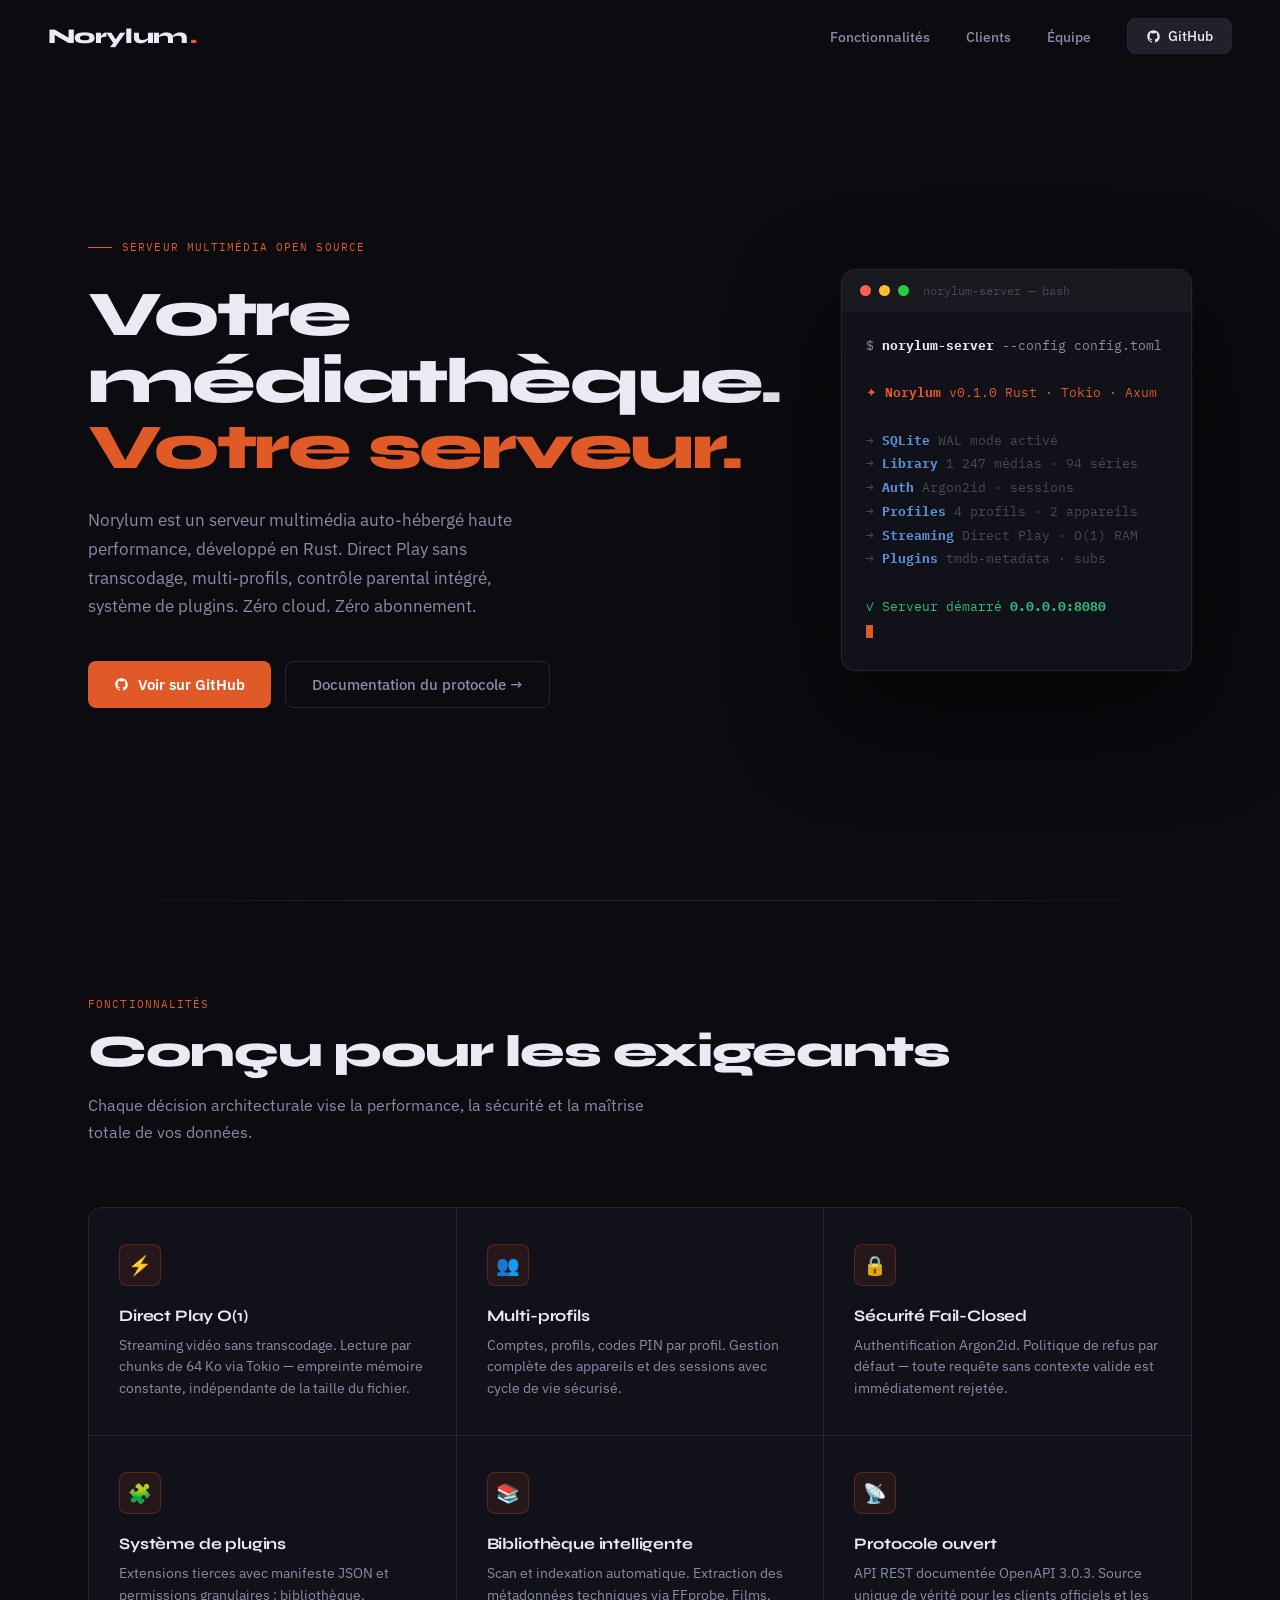
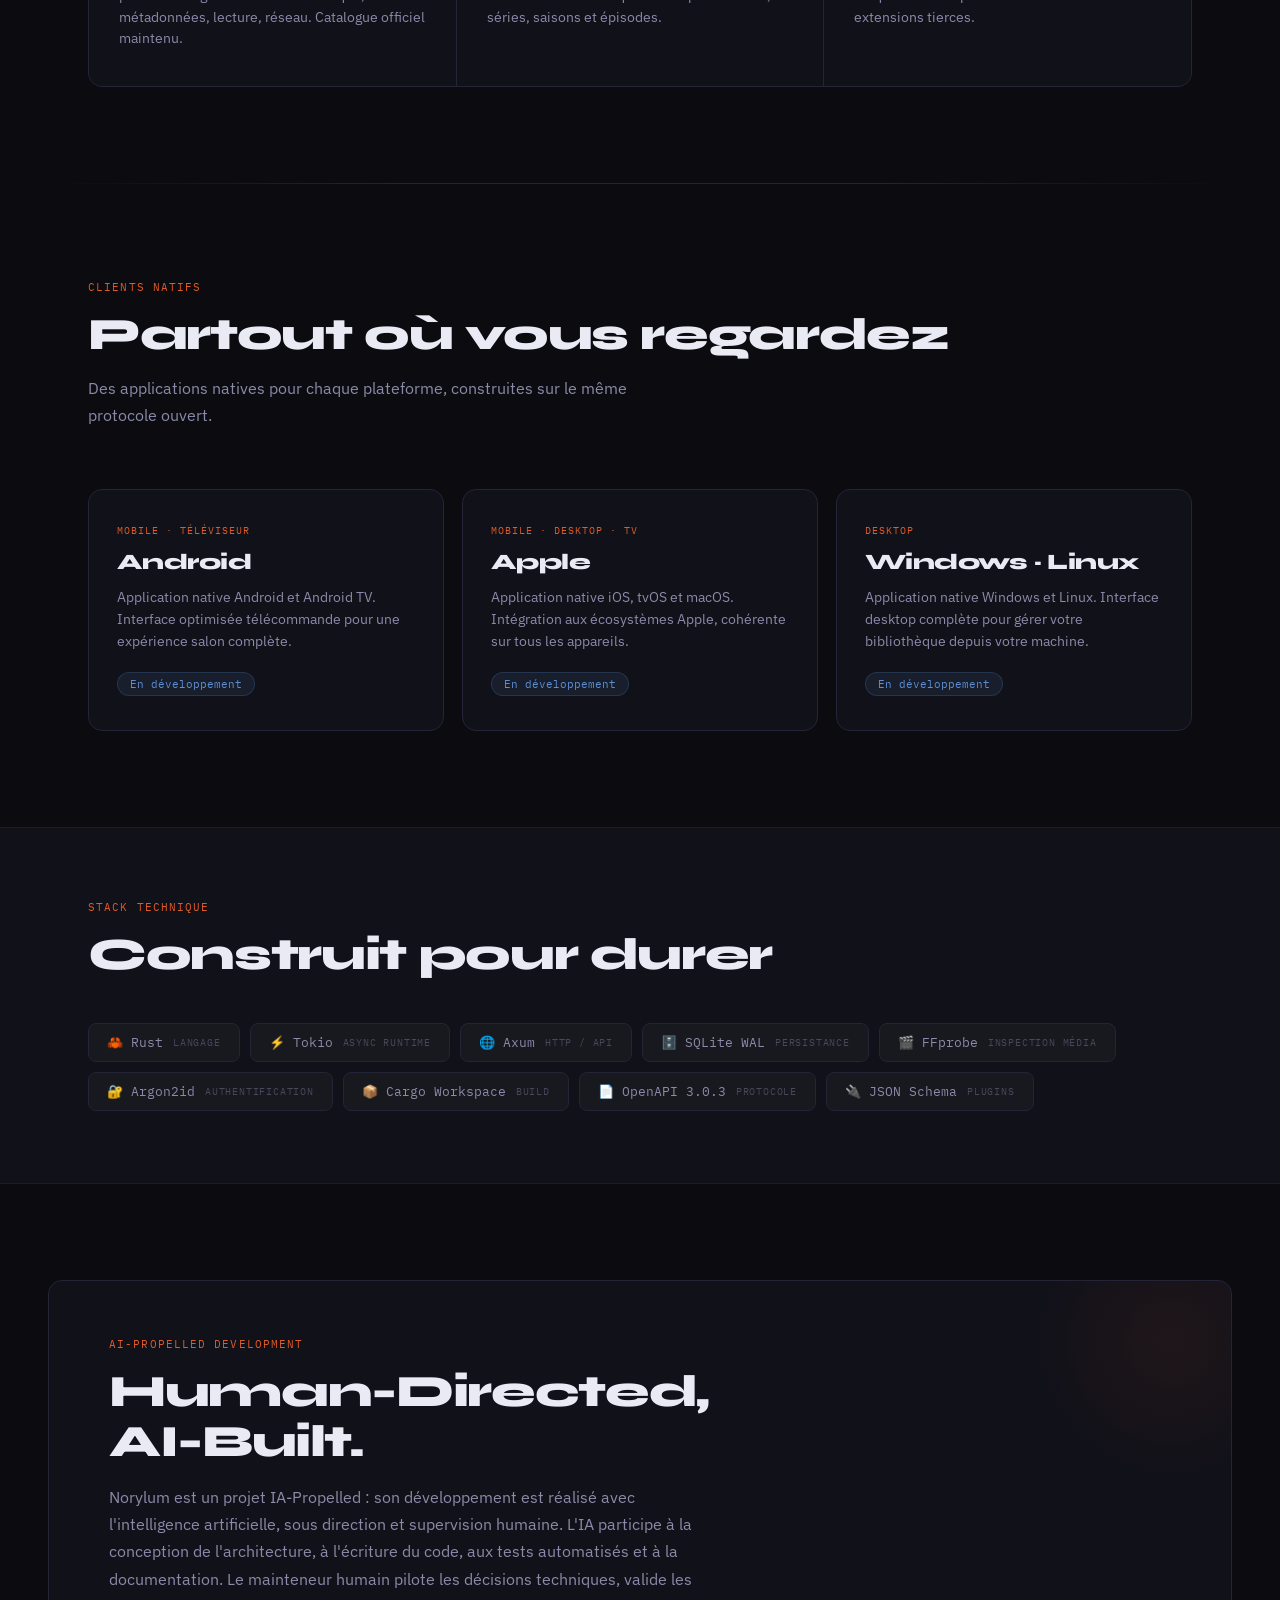
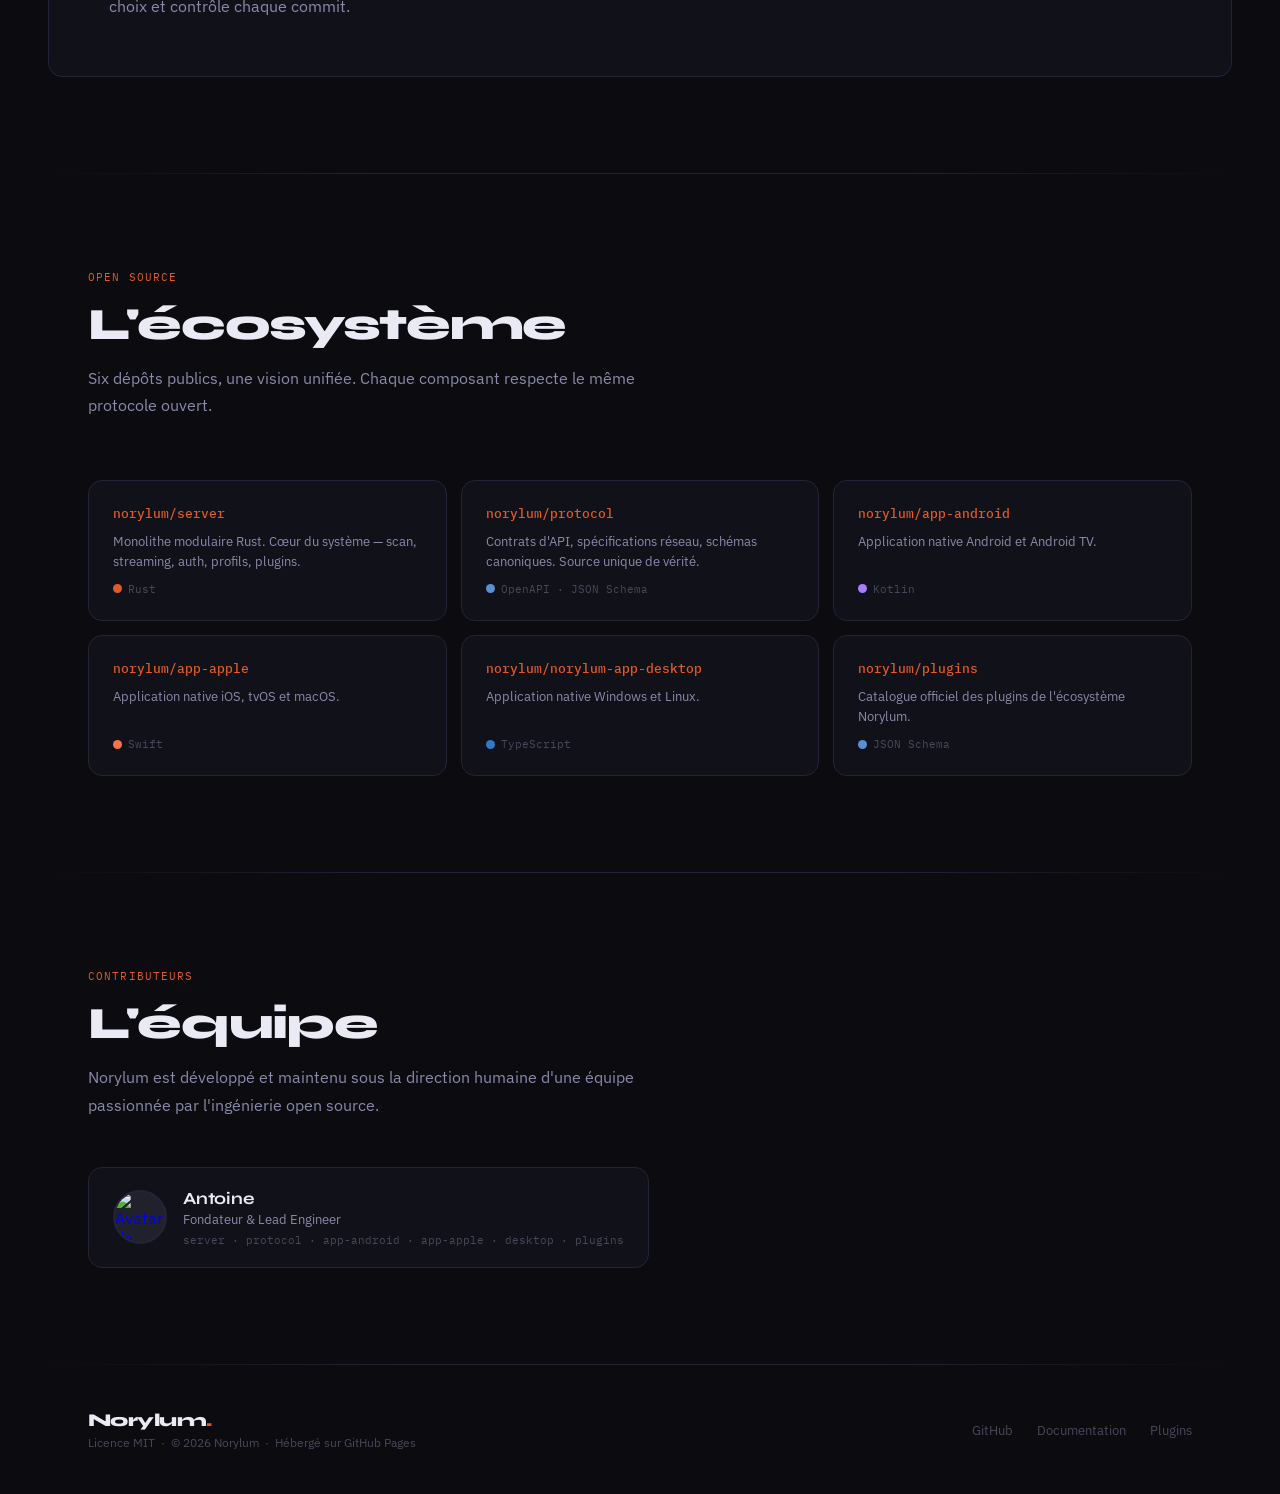
==== index.html @ 8e1ff5b3 "feat(website): add Norylum landing page for GitHub Pages Static landing page built with HTML/CSS/JS " ====
<!DOCTYPE html>
<html lang="fr">
<head>
  <meta charset="UTF-8">
  <meta name="viewport" content="width=device-width, initial-scale=1.0">
  <title>Norylum — Serveur Média Auto-Hébergé</title>
  <meta name="description" content="Serveur multimédia personnel haute performance en Rust. Direct Play O(1), multi-profils, contrôle parental, plugins. Open source, zéro cloud, zéro abonnement.">
  <meta property="og:title" content="Norylum — Serveur Média Auto-Hébergé">
  <meta property="og:description" content="Votre médiathèque. Votre serveur. Construit en Rust.">
  <meta property="og:type" content="website">
  <meta name="theme-color" content="#0B0B10">

  <link rel="preconnect" href="https://fonts.googleapis.com">
  <link rel="preconnect" href="https://fonts.gstatic.com" crossorigin>
  <link href="https://fonts.googleapis.com/css2?family=Syne:wght@700;800&family=IBM+Plex+Sans:ital,wght@0,400;0,500;0,600;1,400&family=IBM+Plex+Mono&display=swap" rel="stylesheet">

  <style>
    *, *::before, *::after { box-sizing: border-box; margin: 0; padding: 0; }

    :root {
      --bg:          #0B0B10;
      --surface:     #111119;
      --surface-2:   #18181F;
      --surface-3:   #21212D;
      --accent:      #E05A28;
      --accent-low:  rgba(224,90,40,.10);
      --accent-mid:  rgba(224,90,40,.25);
      --text:        #EAEAF5;
      --text-2:      #8A8AAA;
      --text-3:      #48485A;
      --border:      #1C1C28;
      --border-2:    #242436;
      --green:       #2DBD79;
      --blue:        #5B8FD5;

      --f-display: 'Syne', sans-serif;
      --f-body:    'IBM Plex Sans', sans-serif;
      --f-mono:    'IBM Plex Mono', monospace;

      --r:    8px;
      --r-lg: 14px;
    }

    html { scroll-behavior: smooth; }

    body {
      font-family: var(--f-body);
      background: var(--bg);
      color: var(--text);
      -webkit-font-smoothing: antialiased;
      text-rendering: optimizeLegibility;
    }

    /* ─── NAV ─────────────────────────────────────────────── */
    .nav {
      position: fixed; top: 0; left: 0; right: 0; z-index: 100;
      display: flex; align-items: center; justify-content: space-between;
      padding: 18px 48px;
      background: rgba(11,11,16,.0);
      border-bottom: 1px solid transparent;
      transition: background .25s, border-color .25s;
      backdrop-filter: blur(0px);
    }
    .nav.scrolled {
      background: rgba(11,11,16,.88);
      border-bottom-color: var(--border);
      backdrop-filter: blur(20px);
    }
    .nav-logo {
      font-family: var(--f-display);
      font-size: 21px; font-weight: 800;
      letter-spacing: -.03em; color: var(--text);
      text-decoration: none; display: flex; align-items: center; gap: 2px;
    }
    .nav-logo-dot { color: var(--accent); }
    .nav-links {
      display: flex; align-items: center; gap: 36px; list-style: none;
    }
    .nav-links a {
      font-size: 14px; font-weight: 500;
      color: var(--text-2); text-decoration: none;
      transition: color .15s;
    }
    .nav-links a:hover { color: var(--text); }
    .nav-gh {
      display: flex; align-items: center; gap: 7px;
      padding: 8px 18px;
      background: var(--surface-3); border: 1px solid var(--border-2);
      border-radius: var(--r);
      font-size: 14px; font-weight: 500; color: var(--text) !important;
      text-decoration: none;
      transition: background .15s, border-color .15s;
    }
    .nav-gh:hover { background: var(--surface-2) !important; border-color: var(--text-3) !important; }

    /* ─── HERO ────────────────────────────────────────────── */
    .hero {
      display: grid; grid-template-columns: 1fr 1fr;
      align-items: center; gap: 60px;
      min-height: 100vh;
      padding: 120px 48px 80px;
      max-width: 1200px; margin: 0 auto;
    }
    .hero-eyebrow {
      display: inline-flex; align-items: center; gap: 10px;
      font-family: var(--f-mono); font-size: 11px;
      text-transform: uppercase; letter-spacing: .1em;
      color: var(--accent); margin-bottom: 28px;
    }
    .hero-eyebrow::before {
      content: ''; width: 24px; height: 1px; background: var(--accent);
    }
    .hero h1 {
      font-family: var(--f-display);
      font-size: clamp(44px, 5vw, 70px);
      font-weight: 800; line-height: 1.04;
      letter-spacing: -.035em; color: var(--text);
      margin-bottom: 24px;
    }
    .hero h1 em { font-style: normal; color: var(--accent); }
    .hero-lead {
      font-size: 17px; color: var(--text-2);
      line-height: 1.7; max-width: 440px; margin-bottom: 40px;
    }
    .hero-actions { display: flex; gap: 14px; flex-wrap: wrap; }

    .btn-primary {
      display: inline-flex; align-items: center; gap: 9px;
      padding: 13px 26px; border-radius: var(--r);
      background: var(--accent); color: #fff;
      font-family: var(--f-body); font-size: 15px; font-weight: 600;
      text-decoration: none;
      transition: opacity .15s, transform .1s;
    }
    .btn-primary:hover { opacity: .86; transform: translateY(-1px); }

    .btn-secondary {
      display: inline-flex; align-items: center; gap: 9px;
      padding: 13px 26px; border-radius: var(--r);
      background: transparent; border: 1px solid var(--border-2);
      color: var(--text-2);
      font-family: var(--f-body); font-size: 15px; font-weight: 500;
      text-decoration: none;
      transition: color .15s, border-color .15s;
    }
    .btn-secondary:hover { color: var(--text); border-color: var(--text-3); }

    /* ─── TERMINAL ────────────────────────────────────────── */
    .terminal {
      background: var(--surface);
      border: 1px solid var(--border-2);
      border-radius: var(--r-lg);
      overflow: hidden;
      box-shadow:
        0 0 0 1px rgba(255,255,255,.025),
        0 40px 100px rgba(0,0,0,.7);
    }
    .term-bar {
      display: flex; align-items: center; gap: 8px;
      padding: 13px 18px;
      background: var(--surface-2);
      border-bottom: 1px solid var(--border);
    }
    .dot { width: 11px; height: 11px; border-radius: 50%; }
    .dot-r { background: #FF5F57; }
    .dot-y { background: #FFBD2E; }
    .dot-g { background: #28CA41; }
    .term-title {
      font-family: var(--f-mono); font-size: 12px;
      color: var(--text-3); margin-left: 6px;
    }
    .term-body {
      padding: 22px 24px 28px;
      font-family: var(--f-mono); font-size: 12.5px;
      line-height: 1.9; min-height: 300px;
    }
    .tl {
      display: block; opacity: 0;
      transform: translateY(5px);
      transition: opacity .18s ease, transform .18s ease;
    }
    .tl.v { opacity: 1; transform: none; }
    .tl-cmd  { color: var(--text-2); }
    .tl-cmd b { color: var(--text); }
    .tl-step { color: var(--text-3); }
    .tl-step b { color: var(--blue); }
    .tl-ok   { color: var(--green); }
    .tl-head { color: var(--accent); }
    .tl-blank { opacity: 0 !important; }
    .tl-blank.v { opacity: 0 !important; }
    .cursor {
      display: inline-block; width: 7px; height: 13px;
      background: var(--accent); vertical-align: text-bottom;
      animation: blink 1.1s step-end infinite;
    }
    @keyframes blink { 0%,100%{opacity:1} 50%{opacity:0} }

    /* ─── LAYOUT HELPERS ──────────────────────────────────── */
    .wrap {
      max-width: 1200px; margin: 0 auto; padding: 0 48px;
    }
    .section { padding: 96px 0; }
    .divider {
      height: 1px; margin: 0 48px;
      background: linear-gradient(90deg, transparent, var(--border-2) 30%, var(--border-2) 70%, transparent);
    }
    .eyebrow {
      font-family: var(--f-mono); font-size: 11px;
      text-transform: uppercase; letter-spacing: .1em;
      color: var(--accent); margin-bottom: 16px;
    }
    .h2 {
      font-family: var(--f-display);
      font-size: clamp(30px, 3.5vw, 50px);
      font-weight: 800; letter-spacing: -.03em;
      line-height: 1.1; color: var(--text); margin-bottom: 16px;
    }
    .lead {
      font-size: 16px; color: var(--text-2);
      line-height: 1.7; max-width: 560px;
    }

    /* ─── FEATURES ────────────────────────────────────────── */
    .features-grid {
      display: grid; grid-template-columns: repeat(3,1fr);
      gap: 1px; margin-top: 60px;
      background: var(--border-2);
      border: 1px solid var(--border-2);
      border-radius: var(--r-lg); overflow: hidden;
    }
    .feat {
      background: var(--surface);
      padding: 36px 30px;
      transition: background .2s;
    }
    .feat:hover { background: var(--surface-2); }
    .feat-icon {
      width: 42px; height: 42px; border-radius: var(--r);
      background: var(--accent-low);
      border: 1px solid var(--accent-mid);
      display: flex; align-items: center; justify-content: center;
      font-size: 19px; margin-bottom: 20px;
    }
    .feat h3 {
      font-family: var(--f-display);
      font-size: 16px; font-weight: 700;
      color: var(--text); letter-spacing: -.01em;
      margin-bottom: 10px;
    }
    .feat p { font-size: 13.5px; color: var(--text-2); line-height: 1.6; }

    /* ─── CLIENTS ─────────────────────────────────────────── */
    .clients-grid {
      display: grid; grid-template-columns: repeat(3,1fr);
      gap: 18px; margin-top: 60px;
    }
    .client {
      background: var(--surface);
      border: 1px solid var(--border-2);
      border-radius: var(--r-lg);
      padding: 34px 28px;
      transition: transform .2s, border-color .2s;
    }
    .client:hover { transform: translateY(-3px); border-color: var(--border-2); }
    .client-platform {
      font-family: var(--f-mono); font-size: 10px;
      text-transform: uppercase; letter-spacing: .1em;
      color: var(--accent); margin-bottom: 12px;
    }
    .client h3 {
      font-family: var(--f-display); font-size: 22px;
      font-weight: 800; letter-spacing: -.025em;
      color: var(--text); margin-bottom: 12px;
    }
    .client p { font-size: 13.5px; color: var(--text-2); line-height: 1.6; }
    .badge {
      display: inline-block; margin-top: 20px;
      padding: 4px 12px; border-radius: 20px;
      font-family: var(--f-mono); font-size: 11px;
    }
    .badge-dev {
      background: rgba(91,143,213,.1);
      color: var(--blue);
      border: 1px solid rgba(91,143,213,.2);
    }

    /* ─── TECH ────────────────────────────────────────────── */
    .tech-band {
      background: var(--surface);
      border-top: 1px solid var(--border);
      border-bottom: 1px solid var(--border);
      padding: 72px 0;
    }
    .tech-tags {
      display: flex; flex-wrap: wrap; gap: 10px; margin-top: 44px;
    }
    .tech-tag {
      display: flex; align-items: center; gap: 8px;
      padding: 10px 18px;
      background: var(--surface-2); border: 1px solid var(--border-2);
      border-radius: var(--r);
      font-family: var(--f-mono); font-size: 13px; color: var(--text-2);
      transition: color .15s, border-color .15s;
    }
    .tech-tag:hover { color: var(--text); border-color: var(--text-3); }
    .tech-sub {
      font-size: 10px; text-transform: uppercase;
      letter-spacing: .08em; color: var(--text-3); margin-left: 2px;
    }

    /* ─── AI CALLOUT ──────────────────────────────────────── */
    .ai-callout {
      position: relative; overflow: hidden;
      background: var(--surface);
      border: 1px solid var(--border-2);
      border-radius: var(--r-lg);
      padding: 56px 60px; margin: 0 48px;
    }
    .ai-callout::after {
      content: '';
      position: absolute; top: -80px; right: -80px;
      width: 280px; height: 280px; pointer-events: none;
      background: radial-gradient(circle, rgba(224,90,40,.07) 0%, transparent 70%);
    }
    .ai-callout .h2 { margin-bottom: 18px; }
    .ai-callout p {
      font-size: 16px; color: var(--text-2);
      line-height: 1.7; max-width: 620px;
    }

    /* ─── REPOS ───────────────────────────────────────────── */
    .repos-grid {
      display: grid; grid-template-columns: repeat(3,1fr);
      gap: 14px; margin-top: 60px;
    }
    .repo {
      display: flex; flex-direction: column; gap: 10px;
      background: var(--surface);
      border: 1px solid var(--border-2);
      border-radius: var(--r-lg); padding: 24px;
      text-decoration: none;
      transition: transform .18s, border-color .18s;
    }
    .repo:hover { transform: translateY(-2px); border-color: var(--border-2); }
    .repo-name {
      font-family: var(--f-mono); font-size: 13px;
      color: var(--accent); font-weight: 500;
    }
    .repo-desc { font-size: 13px; color: var(--text-2); line-height: 1.55; flex: 1; }
    .repo-lang {
      display: flex; align-items: center; gap: 6px;
      font-family: var(--f-mono); font-size: 11px; color: var(--text-3);
    }
    .ld { width: 9px; height: 9px; border-radius: 50%; }
    .ld-rust   { background: #E05A28; }
    .ld-kotlin { background: #A97BFF; }
    .ld-swift  { background: #FA7343; }
    .ld-json   { background: #5B8FD5; }
    .ld-ts     { background: #3178C6; }

    /* ─── CONTRIBUTORS ────────────────────────────────────── */
    .contrib-list { display: flex; flex-wrap: wrap; gap: 16px; margin-top: 48px; }
    .contrib {
      display: flex; align-items: center; gap: 16px;
      padding: 20px 24px;
      background: var(--surface); border: 1px solid var(--border-2);
      border-radius: var(--r-lg); text-decoration: none;
      transition: border-color .18s, transform .15s;
    }
    .contrib:hover { border-color: var(--accent); transform: translateY(-2px); }
    .contrib-ava {
      width: 54px; height: 54px; border-radius: 50%;
      background: var(--surface-3);
      border: 2px solid var(--border-2); overflow: hidden; flex-shrink: 0;
    }
    .contrib-ava img { width: 100%; height: 100%; object-fit: cover; }
    .contrib-name {
      font-family: var(--f-display); font-size: 17px;
      font-weight: 700; color: var(--text); letter-spacing: -.01em;
    }
    .contrib-role { font-size: 13px; color: var(--text-2); margin-top: 2px; }
    .contrib-repos {
      font-family: var(--f-mono); font-size: 10.5px;
      color: var(--text-3); margin-top: 5px;
    }

    /* ─── FOOTER ──────────────────────────────────────────── */
    .footer {
      display: flex; align-items: center; justify-content: space-between;
      flex-wrap: wrap; gap: 20px;
      max-width: 1200px; margin: 0 auto;
      padding: 44px 48px;
    }
    .footer-logo {
      font-family: var(--f-display); font-size: 18px;
      font-weight: 800; letter-spacing: -.03em; color: var(--text);
    }
    .footer-logo span { color: var(--accent); }
    .footer-meta { font-size: 12px; color: var(--text-3); margin-top: 4px; }
    .footer-links { display: flex; gap: 24px; list-style: none; }
    .footer-links a {
      font-size: 13px; color: var(--text-3);
      text-decoration: none; transition: color .15s;
    }
    .footer-links a:hover { color: var(--text-2); }

    /* ─── ICONS (inline SVG helper class) ────────────────── */
    .icon { flex-shrink: 0; }

    /* ─── RESPONSIVE ──────────────────────────────────────── */
    @media (max-width: 960px) {
      .nav { padding: 16px 24px; }
      .nav-links li:not(:last-child) { display: none; }
      .hero {
        grid-template-columns: 1fr;
        min-height: auto;
        padding: 100px 24px 56px;
        gap: 44px;
      }
      .wrap { padding: 0 24px; }
      .section { padding: 72px 0; }
      .divider { margin: 0 24px; }
      .features-grid { grid-template-columns: 1fr; }
      .clients-grid  { grid-template-columns: 1fr; }
      .repos-grid    { grid-template-columns: 1fr; }
      .ai-callout    { margin: 0 24px; padding: 40px 32px; }
      .footer        { padding: 40px 24px; flex-direction: column; align-items: flex-start; }
      .tech-band .wrap { padding: 0 24px; }
    }

    @media (max-width: 600px) {
      .hero h1 { font-size: 38px; }
      .hero-actions { flex-direction: column; }
      .hero-actions a { justify-content: center; }
    }

    @media (prefers-reduced-motion: reduce) {
      .tl { transition: none; opacity: 1; transform: none; }
      .cursor { animation: none; opacity: 1; }
      * { transition-duration: 0s !important; }
    }
  </style>
</head>
<body>

<!-- ─── NAV ──────────────────────────────────────────────── -->
<nav class="nav" id="nav">
  <a href="#" class="nav-logo">Norylum<span class="nav-logo-dot">.</span></a>
  <ul class="nav-links">
    <li><a href="#features">Fonctionnalités</a></li>
    <li><a href="#clients">Clients</a></li>
    <li><a href="#contributors">Équipe</a></li>
    <li>
      <a href="https://github.com/Norylum" class="nav-gh" target="_blank" rel="noopener">
        <svg class="icon" width="15" height="15" viewBox="0 0 24 24" fill="currentColor" aria-hidden="true">
          <path d="M12 2C6.477 2 2 6.484 2 12.017c0 4.425 2.865 8.18 6.839 9.504.5.092.682-.217.682-.483 0-.237-.008-.868-.013-1.703-2.782.605-3.369-1.343-3.369-1.343-.454-1.158-1.11-1.466-1.11-1.466-.908-.62.069-.608.069-.608 1.003.07 1.531 1.032 1.531 1.032.892 1.53 2.341 1.088 2.91.832.092-.647.35-1.088.636-1.338-2.22-.253-4.555-1.113-4.555-4.951 0-1.093.39-1.988 1.029-2.688-.103-.253-.446-1.272.098-2.65 0 0 .84-.27 2.75 1.026A9.564 9.564 0 0112 6.844c.85.004 1.705.115 2.504.337 1.909-1.296 2.747-1.027 2.747-1.027.546 1.379.202 2.398.1 2.651.64.7 1.028 1.595 1.028 2.688 0 3.848-2.339 4.695-4.566 4.943.359.309.678.92.678 1.855 0 1.338-.012 2.419-.012 2.747 0 .268.18.58.688.482A10.019 10.019 0 0022 12.017C22 6.484 17.522 2 12 2z"/>
        </svg>
        GitHub
      </a>
    </li>
  </ul>
</nav>

<!-- ─── HERO ──────────────────────────────────────────────── -->
<div class="hero">

  <div>
    <div class="hero-eyebrow">Serveur multimédia open source</div>
    <h1>Votre<br>médiathèque.<br><em>Votre serveur.</em></h1>
    <p class="hero-lead">
      Norylum est un serveur multimédia auto-hébergé haute performance, développé en Rust. Direct Play sans transcodage, multi-profils, contrôle parental intégré, système de plugins. Zéro cloud. Zéro abonnement.
    </p>
    <div class="hero-actions">
      <a href="https://github.com/Norylum" target="_blank" rel="noopener" class="btn-primary">
        <svg class="icon" width="15" height="15" viewBox="0 0 24 24" fill="currentColor" aria-hidden="true">
          <path d="M12 2C6.477 2 2 6.484 2 12.017c0 4.425 2.865 8.18 6.839 9.504.5.092.682-.217.682-.483 0-.237-.008-.868-.013-1.703-2.782.605-3.369-1.343-3.369-1.343-.454-1.158-1.11-1.466-1.11-1.466-.908-.62.069-.608.069-.608 1.003.07 1.531 1.032 1.531 1.032.892 1.53 2.341 1.088 2.91.832.092-.647.35-1.088.636-1.338-2.22-.253-4.555-1.113-4.555-4.951 0-1.093.39-1.988 1.029-2.688-.103-.253-.446-1.272.098-2.65 0 0 .84-.27 2.75 1.026A9.564 9.564 0 0112 6.844c.85.004 1.705.115 2.504.337 1.909-1.296 2.747-1.027 2.747-1.027.546 1.379.202 2.398.1 2.651.64.7 1.028 1.595 1.028 2.688 0 3.848-2.339 4.695-4.566 4.943.359.309.678.92.678 1.855 0 1.338-.012 2.419-.012 2.747 0 .268.18.58.688.482A10.019 10.019 0 0022 12.017C22 6.484 17.522 2 12 2z"/>
        </svg>
        Voir sur GitHub
      </a>
      <a href="https://github.com/Norylum/protocol" target="_blank" rel="noopener" class="btn-secondary">
        Documentation du protocole →
      </a>
    </div>
  </div>

  <!-- TERMINAL -->
  <div class="terminal" aria-label="Exemple de démarrage du serveur Norylum" role="img">
    <div class="term-bar" aria-hidden="true">
      <span class="dot dot-r"></span>
      <span class="dot dot-y"></span>
      <span class="dot dot-g"></span>
      <span class="term-title">norylum-server — bash</span>
    </div>
    <div class="term-body" id="term" aria-hidden="true"></div>
  </div>

</div>

<!-- ─── FEATURES ──────────────────────────────────────────── -->
<div class="divider"></div>
<section class="section" id="features">
  <div class="wrap">
    <div class="eyebrow">Fonctionnalités</div>
    <h2 class="h2">Conçu pour les exigeants</h2>
    <p class="lead">Chaque décision architecturale vise la performance, la sécurité et la maîtrise totale de vos données.</p>

    <div class="features-grid">
      <div class="feat">
        <div class="feat-icon">⚡</div>
        <h3>Direct Play O(1)</h3>
        <p>Streaming vidéo sans transcodage. Lecture par chunks de 64 Ko via Tokio — empreinte mémoire constante, indépendante de la taille du fichier.</p>
      </div>
      <div class="feat">
        <div class="feat-icon">👥</div>
        <h3>Multi-profils</h3>
        <p>Comptes, profils, codes PIN par profil. Gestion complète des appareils et des sessions avec cycle de vie sécurisé.</p>
      </div>
      <div class="feat">
        <div class="feat-icon">🔒</div>
        <h3>Sécurité Fail-Closed</h3>
        <p>Authentification Argon2id. Politique de refus par défaut — toute requête sans contexte valide est immédiatement rejetée.</p>
      </div>
      <div class="feat">
        <div class="feat-icon">🧩</div>
        <h3>Système de plugins</h3>
        <p>Extensions tierces avec manifeste JSON et permissions granulaires : bibliothèque, métadonnées, lecture, réseau. Catalogue officiel maintenu.</p>
      </div>
      <div class="feat">
        <div class="feat-icon">📚</div>
        <h3>Bibliothèque intelligente</h3>
        <p>Scan et indexation automatique. Extraction des métadonnées techniques via FFprobe. Films, séries, saisons et épisodes.</p>
      </div>
      <div class="feat">
        <div class="feat-icon">📡</div>
        <h3>Protocole ouvert</h3>
        <p>API REST documentée OpenAPI 3.0.3. Source unique de vérité pour les clients officiels et les extensions tierces.</p>
      </div>
    </div>
  </div>
</section>

<!-- ─── CLIENTS ────────────────────────────────────────────── -->
<div class="divider"></div>
<section class="section" id="clients">
  <div class="wrap">
    <div class="eyebrow">Clients natifs</div>
    <h2 class="h2">Partout où vous regardez</h2>
    <p class="lead">Des applications natives pour chaque plateforme, construites sur le même protocole ouvert.</p>

    <div class="clients-grid">
      <div class="client">
        <div class="client-platform">Mobile · Téléviseur</div>
        <h3>Android</h3>
        <p>Application native Android et Android TV. Interface optimisée télécommande pour une expérience salon complète.</p>
        <span class="badge badge-dev">En développement</span>
      </div>
      <div class="client">
        <div class="client-platform">Mobile · Desktop · TV</div>
        <h3>Apple</h3>
        <p>Application native iOS, tvOS et macOS. Intégration aux écosystèmes Apple, cohérente sur tous les appareils.</p>
        <span class="badge badge-dev">En développement</span>
      </div>
      <div class="client">
        <div class="client-platform">Desktop</div>
        <h3>Windows · Linux</h3>
        <p>Application native Windows et Linux. Interface desktop complète pour gérer votre bibliothèque depuis votre machine.</p>
        <span class="badge badge-dev">En développement</span>
      </div>
    </div>
  </div>
</section>

<!-- ─── TECH STACK ─────────────────────────────────────────── -->
<div class="tech-band">
  <div class="wrap">
    <div class="eyebrow">Stack technique</div>
    <h2 class="h2">Construit pour durer</h2>
    <div class="tech-tags">
      <span class="tech-tag">🦀 Rust<span class="tech-sub">Langage</span></span>
      <span class="tech-tag">⚡ Tokio<span class="tech-sub">Async runtime</span></span>
      <span class="tech-tag">🌐 Axum<span class="tech-sub">HTTP / API</span></span>
      <span class="tech-tag">🗄️ SQLite WAL<span class="tech-sub">Persistance</span></span>
      <span class="tech-tag">🎬 FFprobe<span class="tech-sub">Inspection média</span></span>
      <span class="tech-tag">🔐 Argon2id<span class="tech-sub">Authentification</span></span>
      <span class="tech-tag">📦 Cargo Workspace<span class="tech-sub">Build</span></span>
      <span class="tech-tag">📄 OpenAPI 3.0.3<span class="tech-sub">Protocole</span></span>
      <span class="tech-tag">🔌 JSON Schema<span class="tech-sub">Plugins</span></span>
    </div>
  </div>
</div>

<!-- ─── AI PROPELLED ───────────────────────────────────────── -->
<section class="section">
  <div class="ai-callout">
    <div class="eyebrow">AI-Propelled Development</div>
    <h2 class="h2">Human-Directed,<br>AI-Built.</h2>
    <p>
      Norylum est un projet IA-Propelled : son développement est réalisé avec l'intelligence artificielle, sous direction et supervision humaine. L'IA participe à la conception de l'architecture, à l'écriture du code, aux tests automatisés et à la documentation. Le mainteneur humain pilote les décisions techniques, valide les choix et contrôle chaque commit.
    </p>
  </div>
</section>

<!-- ─── REPOS ──────────────────────────────────────────────── -->
<div class="divider"></div>
<section class="section">
  <div class="wrap">
    <div class="eyebrow">Open Source</div>
    <h2 class="h2">L'écosystème</h2>
    <p class="lead">Six dépôts publics, une vision unifiée. Chaque composant respecte le même protocole ouvert.</p>

    <div class="repos-grid">
      <a href="https://github.com/Norylum/server" class="repo" target="_blank" rel="noopener">
        <div class="repo-name">norylum/server</div>
        <div class="repo-desc">Monolithe modulaire Rust. Cœur du système — scan, streaming, auth, profils, plugins.</div>
        <div class="repo-lang"><span class="ld ld-rust"></span>Rust</div>
      </a>
      <a href="https://github.com/Norylum/protocol" class="repo" target="_blank" rel="noopener">
        <div class="repo-name">norylum/protocol</div>
        <div class="repo-desc">Contrats d'API, spécifications réseau, schémas canoniques. Source unique de vérité.</div>
        <div class="repo-lang"><span class="ld ld-json"></span>OpenAPI · JSON Schema</div>
      </a>
      <a href="https://github.com/Norylum/app-android" class="repo" target="_blank" rel="noopener">
        <div class="repo-name">norylum/app-android</div>
        <div class="repo-desc">Application native Android et Android TV.</div>
        <div class="repo-lang"><span class="ld ld-kotlin"></span>Kotlin</div>
      </a>
      <a href="https://github.com/Norylum/app-apple" class="repo" target="_blank" rel="noopener">
        <div class="repo-name">norylum/app-apple</div>
        <div class="repo-desc">Application native iOS, tvOS et macOS.</div>
        <div class="repo-lang"><span class="ld ld-swift"></span>Swift</div>
      </a>
      <a href="https://github.com/Norylum/norylum-app-desktop" class="repo" target="_blank" rel="noopener">
        <div class="repo-name">norylum/norylum-app-desktop</div>
        <div class="repo-desc">Application native Windows et Linux.</div>
        <div class="repo-lang"><span class="ld ld-ts"></span>TypeScript</div>
      </a>
      <a href="https://github.com/Norylum/plugins" class="repo" target="_blank" rel="noopener">
        <div class="repo-name">norylum/plugins</div>
        <div class="repo-desc">Catalogue officiel des plugins de l'écosystème Norylum.</div>
        <div class="repo-lang"><span class="ld ld-json"></span>JSON Schema</div>
      </a>
    </div>
  </div>
</section>

<!-- ─── CONTRIBUTORS ──────────────────────────────────────── -->
<div class="divider"></div>
<section class="section" id="contributors">
  <div class="wrap">
    <div class="eyebrow">Contributeurs</div>
    <h2 class="h2">L'équipe</h2>
    <p class="lead">Norylum est développé et maintenu sous la direction humaine d'une équipe passionnée par l'ingénierie open source.</p>

    <div class="contrib-list">
      <a href="https://github.com/antoine-vibe" class="contrib" target="_blank" rel="noopener">
        <div class="contrib-ava">
          <img
            src="https://avatars.githubusercontent.com/u/201132707?v=4"
            alt="Avatar de Antoine"
            loading="lazy"
            width="54" height="54"
          >
        </div>
        <div>
          <div class="contrib-name">Antoine</div>
          <div class="contrib-role">Fondateur &amp; Lead Engineer</div>
          <div class="contrib-repos">server · protocol · app-android · app-apple · desktop · plugins</div>
        </div>
      </a>
    </div>
  </div>
</section>

<!-- ─── FOOTER ─────────────────────────────────────────────── -->
<div class="divider"></div>
<footer>
  <div class="footer">
    <div>
      <div class="footer-logo">Norylum<span>.</span></div>
      <div class="footer-meta">Licence MIT &nbsp;·&nbsp; © 2026 Norylum &nbsp;·&nbsp; Hébergé sur GitHub Pages</div>
    </div>
    <ul class="footer-links">
      <li><a href="https://github.com/Norylum" target="_blank" rel="noopener">GitHub</a></li>
      <li><a href="https://github.com/Norylum/protocol" target="_blank" rel="noopener">Documentation</a></li>
      <li><a href="https://github.com/Norylum/plugins" target="_blank" rel="noopener">Plugins</a></li>
    </ul>
  </div>
</footer>

<script>
  // Nav scroll effect
  const nav = document.getElementById('nav');
  window.addEventListener('scroll', () => {
    nav.classList.toggle('scrolled', window.scrollY > 12);
  }, { passive: true });

  // Terminal boot animation
  const LINES = [
    { html: '$ <b>norylum-server</b> --config config.toml', cls: 'tl-cmd',  delay: 300 },
    { html: null,                                            cls: 'tl-blank', delay: 160 },
    { html: '✦  <b>Norylum</b> v0.1.0  Rust · Tokio · Axum', cls: 'tl-head', delay: 180 },
    { html: null,                                            cls: 'tl-blank', delay: 100 },
    { html: '→  <b>SQLite</b>      WAL mode activé',         cls: 'tl-step', delay: 160 },
    { html: '→  <b>Library</b>     1 247 médias · 94 séries',cls: 'tl-step', delay: 160 },
    { html: '→  <b>Auth</b>        Argon2id · sessions',     cls: 'tl-step', delay: 160 },
    { html: '→  <b>Profiles</b>    4 profils · 2 appareils', cls: 'tl-step', delay: 160 },
    { html: '→  <b>Streaming</b>   Direct Play · O(1) RAM',  cls: 'tl-step', delay: 160 },
    { html: '→  <b>Plugins</b>     tmdb-metadata · subs',    cls: 'tl-step', delay: 160 },
    { html: null,                                            cls: 'tl-blank', delay: 160 },
    { html: '✓  Serveur démarré  <b>0.0.0.0:8080</b>',      cls: 'tl-ok',   delay: 240 },
  ];

  const container = document.getElementById('term');
  const reduced = window.matchMedia('(prefers-reduced-motion: reduce)').matches;

  if (reduced) {
    LINES.forEach(l => {
      const el = document.createElement('span');
      el.className = `tl ${l.cls} v`;
      el.innerHTML = l.html ?? '&nbsp;';
      container.appendChild(el);
    });
    const c = document.createElement('span');
    c.className = 'cursor';
    container.appendChild(c);
  } else {
    let t = 600;
    LINES.forEach((l, i) => {
      const el = document.createElement('span');
      el.className = `tl ${l.cls}`;
      el.innerHTML = l.html ?? '&nbsp;';
      container.appendChild(el);
      setTimeout(() => el.classList.add('v'), t);
      t += l.delay;
      if (i === LINES.length - 1) {
        setTimeout(() => {
          const c = document.createElement('span');
          c.className = 'cursor';
          container.appendChild(c);
        }, t + 180);
      }
    });
  }
</script>
</body>
</html>
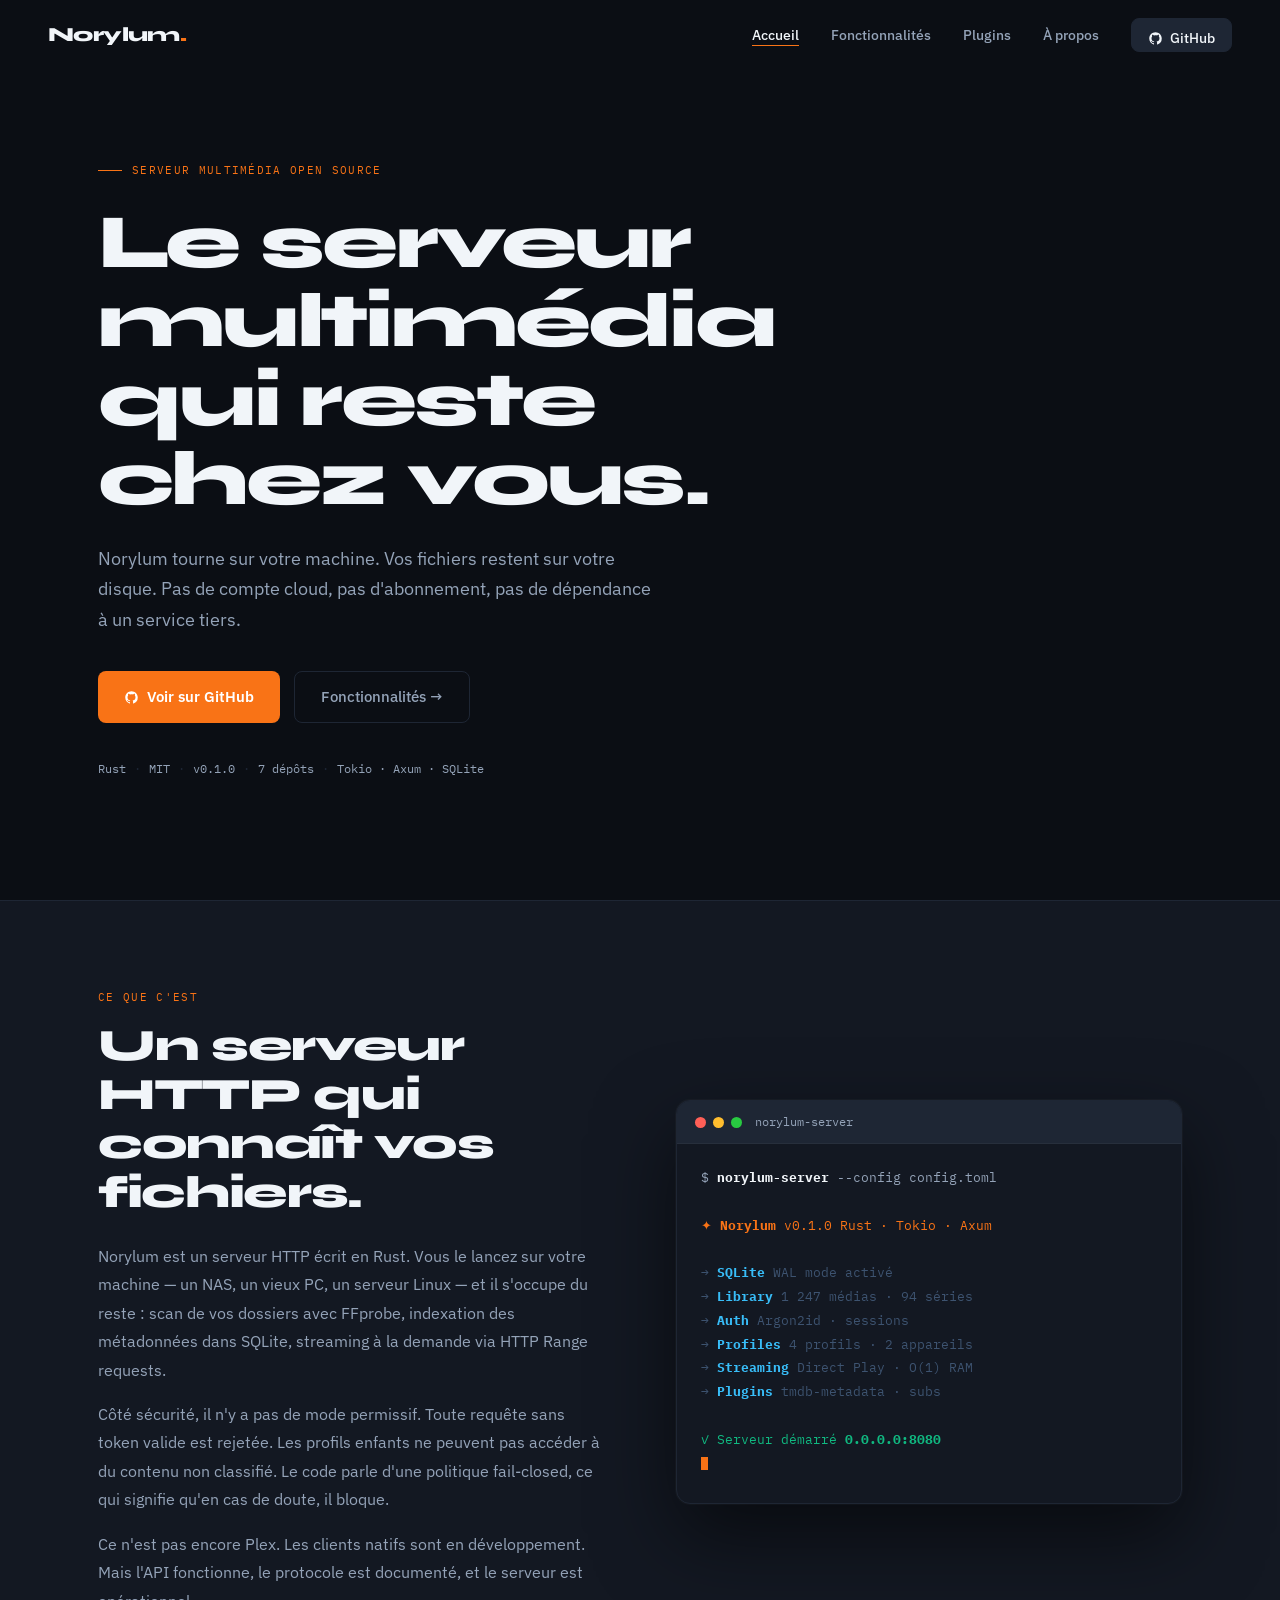
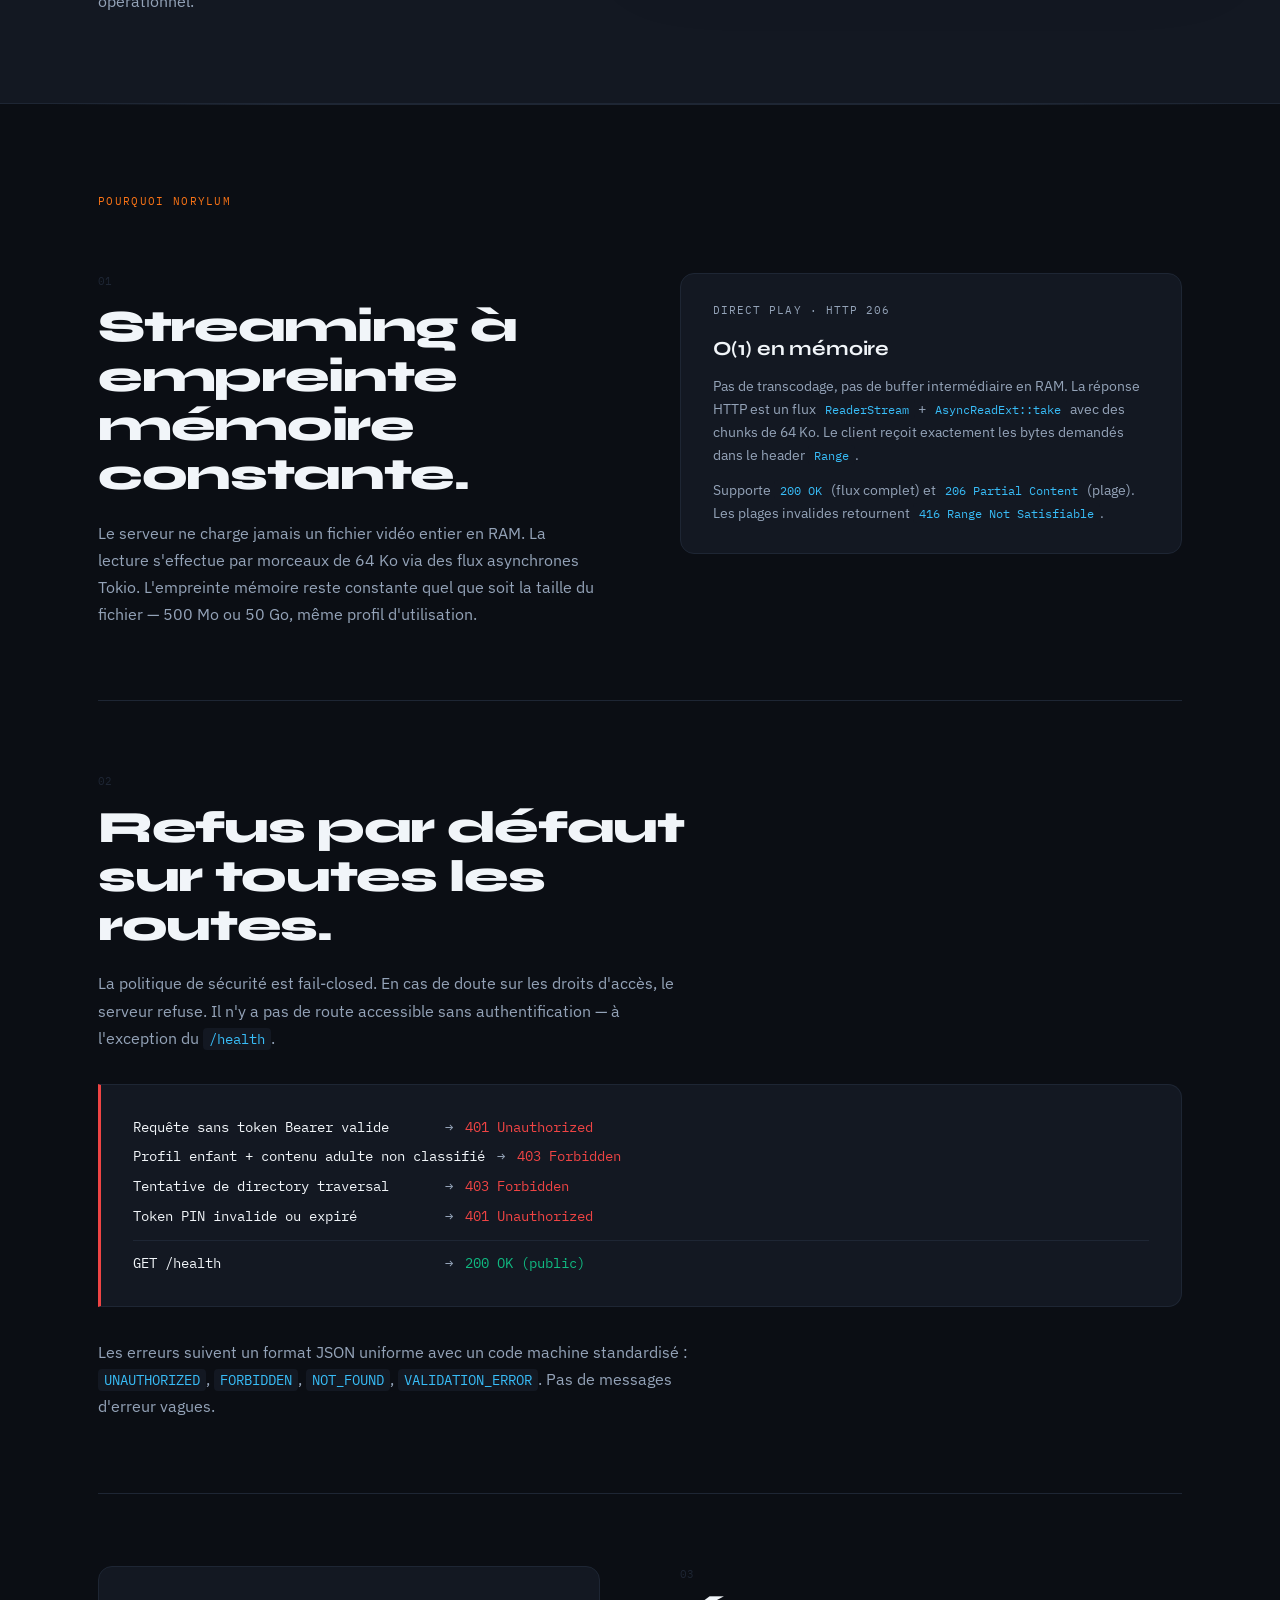
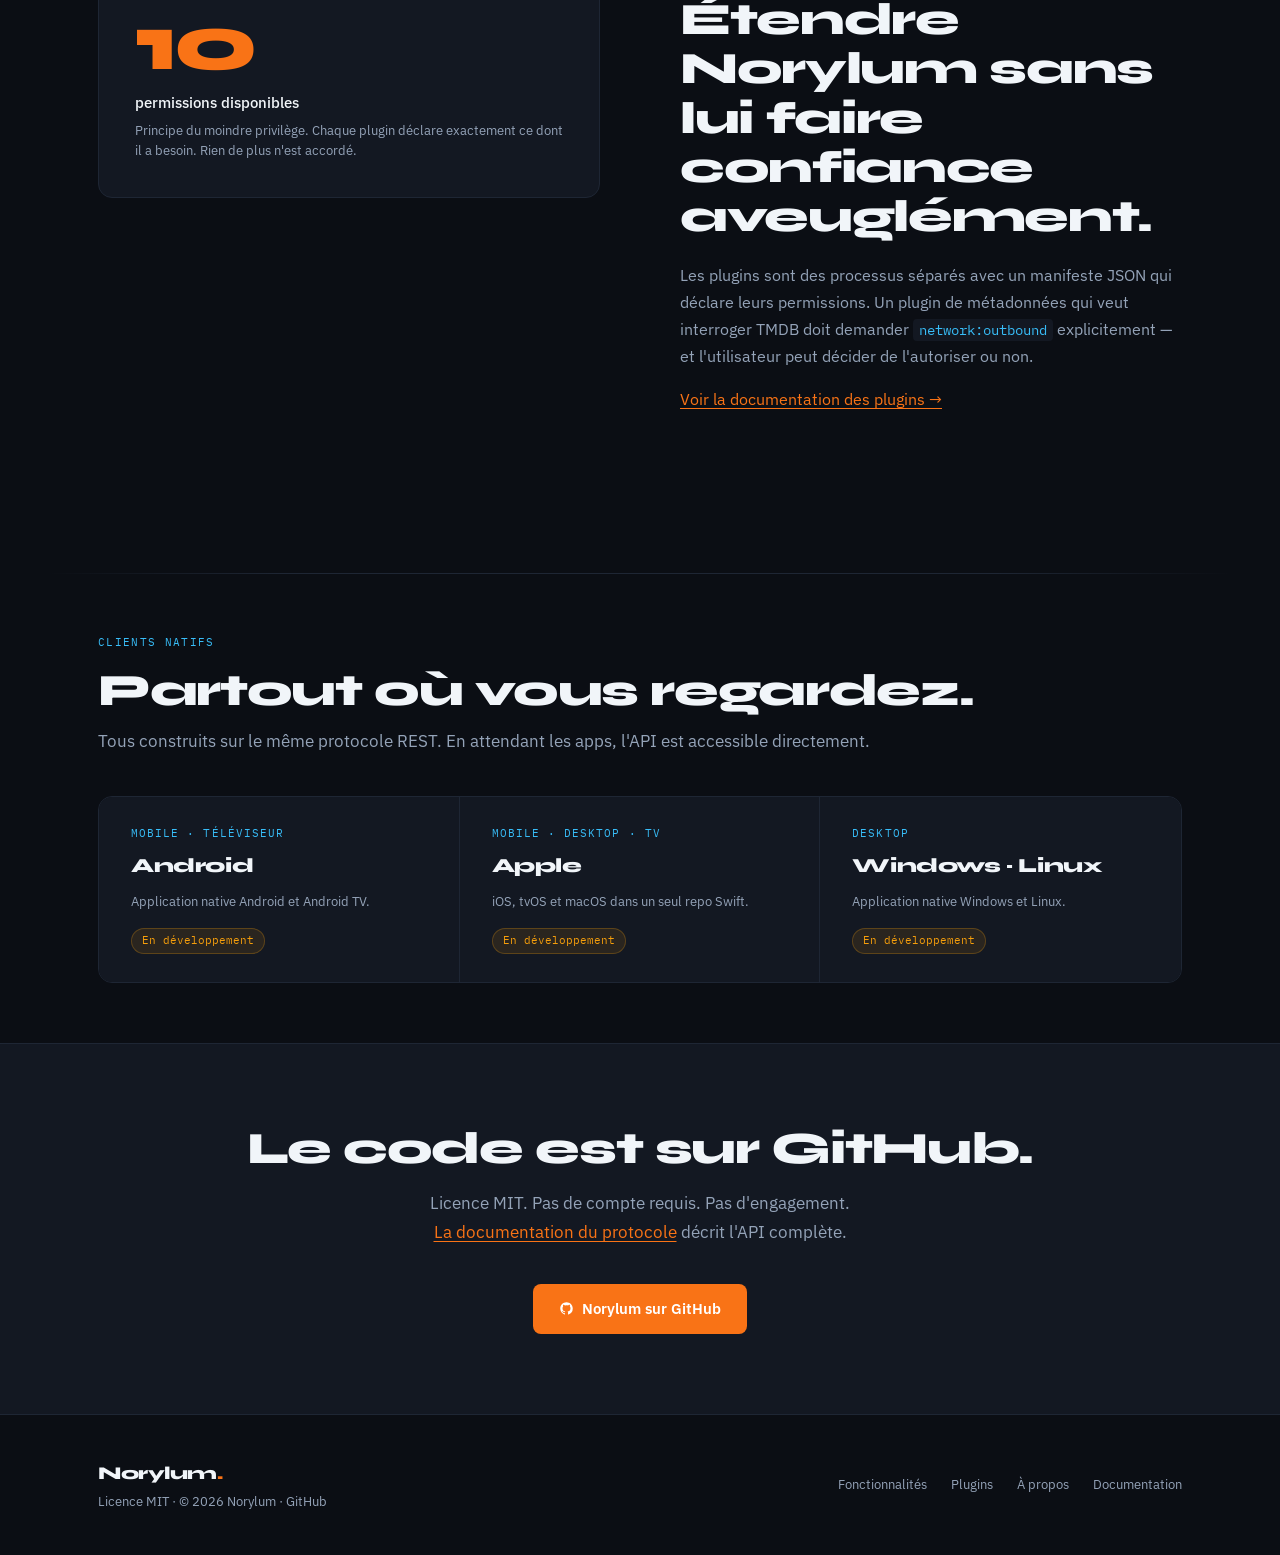
==== commit 077847bb: "feat(website): multi-page site with Norylum color system and SEO - 4 pages: index, features, plugins" ====
--- a/index.html
+++ b/index.html
@@ -4,715 +4,369 @@
   <meta charset="UTF-8">
   <meta name="viewport" content="width=device-width, initial-scale=1.0">
   <title>Norylum — Serveur Média Auto-Hébergé</title>
-  <meta name="description" content="Serveur multimédia personnel haute performance en Rust. Direct Play O(1), multi-profils, contrôle parental, plugins. Open source, zéro cloud, zéro abonnement.">
+  <meta name="description" content="Norylum est un serveur multimédia auto-hébergé développé en Rust. Direct Play sans transcodage, multi-profils, contrôle parental, plugins. MIT License. Zéro cloud.">
+  <link rel="canonical" href="https://norylum.org/">
   <meta property="og:title" content="Norylum — Serveur Média Auto-Hébergé">
-  <meta property="og:description" content="Votre médiathèque. Votre serveur. Construit en Rust.">
+  <meta property="og:description" content="Serveur multimédia auto-hébergé en Rust. Direct Play O(1), multi-profils, plugins. Open source, MIT.">
+  <meta property="og:url" content="https://norylum.org/">
   <meta property="og:type" content="website">
-  <meta name="theme-color" content="#0B0B10">
-
+  <meta name="theme-color" content="#0B0E14">
+  <script type="application/ld+json">
+  {
+    "@context": "https://schema.org",
+    "@type": "SoftwareApplication",
+    "name": "Norylum",
+    "description": "Serveur multimédia auto-hébergé développé en Rust",
+    "url": "https://norylum.org",
+    "applicationCategory": "MultimediaApplication",
+    "operatingSystem": "Any",
+    "offers": {"@type": "Offer", "price": "0", "priceCurrency": "EUR"},
+    "license": "https://opensource.org/licenses/MIT",
+    "softwareVersion": "0.1.0"
+  }
+  </script>
   <link rel="preconnect" href="https://fonts.googleapis.com">
   <link rel="preconnect" href="https://fonts.gstatic.com" crossorigin>
   <link href="https://fonts.googleapis.com/css2?family=Syne:wght@700;800&family=IBM+Plex+Sans:ital,wght@0,400;0,500;0,600;1,400&family=IBM+Plex+Mono&display=swap" rel="stylesheet">
-
+  <link rel="stylesheet" href="style.css">
   <style>
-    *, *::before, *::after { box-sizing: border-box; margin: 0; padding: 0; }
-
-    :root {
-      --bg:          #0B0B10;
-      --surface:     #111119;
-      --surface-2:   #18181F;
-      --surface-3:   #21212D;
-      --accent:      #E05A28;
-      --accent-low:  rgba(224,90,40,.10);
-      --accent-mid:  rgba(224,90,40,.25);
-      --text:        #EAEAF5;
-      --text-2:      #8A8AAA;
-      --text-3:      #48485A;
-      --border:      #1C1C28;
-      --border-2:    #242436;
-      --green:       #2DBD79;
-      --blue:        #5B8FD5;
-
-      --f-display: 'Syne', sans-serif;
-      --f-body:    'IBM Plex Sans', sans-serif;
-      --f-mono:    'IBM Plex Mono', monospace;
-
-      --r:    8px;
-      --r-lg: 14px;
-    }
-
-    html { scroll-behavior: smooth; }
-
-    body {
-      font-family: var(--f-body);
-      background: var(--bg);
-      color: var(--text);
-      -webkit-font-smoothing: antialiased;
-      text-rendering: optimizeLegibility;
-    }
-
-    /* ─── NAV ─────────────────────────────────────────────── */
-    .nav {
-      position: fixed; top: 0; left: 0; right: 0; z-index: 100;
-      display: flex; align-items: center; justify-content: space-between;
-      padding: 18px 48px;
-      background: rgba(11,11,16,.0);
-      border-bottom: 1px solid transparent;
-      transition: background .25s, border-color .25s;
-      backdrop-filter: blur(0px);
-    }
-    .nav.scrolled {
-      background: rgba(11,11,16,.88);
-      border-bottom-color: var(--border);
-      backdrop-filter: blur(20px);
-    }
-    .nav-logo {
-      font-family: var(--f-display);
-      font-size: 21px; font-weight: 800;
-      letter-spacing: -.03em; color: var(--text);
-      text-decoration: none; display: flex; align-items: center; gap: 2px;
-    }
-    .nav-logo-dot { color: var(--accent); }
-    .nav-links {
-      display: flex; align-items: center; gap: 36px; list-style: none;
-    }
-    .nav-links a {
-      font-size: 14px; font-weight: 500;
-      color: var(--text-2); text-decoration: none;
-      transition: color .15s;
-    }
-    .nav-links a:hover { color: var(--text); }
-    .nav-gh {
-      display: flex; align-items: center; gap: 7px;
-      padding: 8px 18px;
-      background: var(--surface-3); border: 1px solid var(--border-2);
-      border-radius: var(--r);
-      font-size: 14px; font-weight: 500; color: var(--text) !important;
-      text-decoration: none;
-      transition: background .15s, border-color .15s;
-    }
-    .nav-gh:hover { background: var(--surface-2) !important; border-color: var(--text-3) !important; }
-
-    /* ─── HERO ────────────────────────────────────────────── */
+    /* ── INDEX-SPECIFIC ─────────────────────────────────── */
     .hero {
-      display: grid; grid-template-columns: 1fr 1fr;
-      align-items: center; gap: 60px;
       min-height: 100vh;
+      display: flex;
+      flex-direction: column;
+      justify-content: center;
       padding: 120px 48px 80px;
-      max-width: 1200px; margin: 0 auto;
+      max-width: var(--max-w);
+      margin: 0 auto;
     }
     .hero-eyebrow {
-      display: inline-flex; align-items: center; gap: 10px;
       font-family: var(--f-mono); font-size: 11px;
-      text-transform: uppercase; letter-spacing: .1em;
-      color: var(--accent); margin-bottom: 28px;
+      text-transform: uppercase; letter-spacing: .12em;
+      color: var(--accent); margin-bottom: 24px;
+      display: flex; align-items: center; gap: 10px;
     }
     .hero-eyebrow::before {
       content: ''; width: 24px; height: 1px; background: var(--accent);
     }
-    .hero h1 {
-      font-family: var(--f-display);
-      font-size: clamp(44px, 5vw, 70px);
-      font-weight: 800; line-height: 1.04;
-      letter-spacing: -.035em; color: var(--text);
-      margin-bottom: 24px;
-    }
-    .hero h1 em { font-style: normal; color: var(--accent); }
-    .hero-lead {
-      font-size: 17px; color: var(--text-2);
-      line-height: 1.7; max-width: 440px; margin-bottom: 40px;
-    }
-    .hero-actions { display: flex; gap: 14px; flex-wrap: wrap; }
-
-    .btn-primary {
-      display: inline-flex; align-items: center; gap: 9px;
-      padding: 13px 26px; border-radius: var(--r);
-      background: var(--accent); color: #fff;
-      font-family: var(--f-body); font-size: 15px; font-weight: 600;
-      text-decoration: none;
-      transition: opacity .15s, transform .1s;
-    }
-    .btn-primary:hover { opacity: .86; transform: translateY(-1px); }
-
-    .btn-secondary {
-      display: inline-flex; align-items: center; gap: 9px;
-      padding: 13px 26px; border-radius: var(--r);
-      background: transparent; border: 1px solid var(--border-2);
-      color: var(--text-2);
-      font-family: var(--f-body); font-size: 15px; font-weight: 500;
-      text-decoration: none;
-      transition: color .15s, border-color .15s;
-    }
-    .btn-secondary:hover { color: var(--text); border-color: var(--text-3); }
-
-    /* ─── TERMINAL ────────────────────────────────────────── */
-    .terminal {
+    .hero-title { max-width: 800px; }
+    .hero-title .h1 { margin-bottom: 24px; }
+    .hero-desc {
+      font-size: 18px; color: var(--text-2);
+      line-height: 1.7; max-width: 560px; margin-bottom: 36px;
+    }
+    .hero-actions { display: flex; gap: 14px; flex-wrap: wrap; margin-bottom: 0; }
+
+    /* What is it */
+    .what-section {
       background: var(--surface);
-      border: 1px solid var(--border-2);
-      border-radius: var(--r-lg);
-      overflow: hidden;
-      box-shadow:
-        0 0 0 1px rgba(255,255,255,.025),
-        0 40px 100px rgba(0,0,0,.7);
-    }
-    .term-bar {
-      display: flex; align-items: center; gap: 8px;
-      padding: 13px 18px;
-      background: var(--surface-2);
-      border-bottom: 1px solid var(--border);
-    }
-    .dot { width: 11px; height: 11px; border-radius: 50%; }
-    .dot-r { background: #FF5F57; }
-    .dot-y { background: #FFBD2E; }
-    .dot-g { background: #28CA41; }
-    .term-title {
-      font-family: var(--f-mono); font-size: 12px;
-      color: var(--text-3); margin-left: 6px;
-    }
-    .term-body {
-      padding: 22px 24px 28px;
-      font-family: var(--f-mono); font-size: 12.5px;
-      line-height: 1.9; min-height: 300px;
-    }
-    .tl {
-      display: block; opacity: 0;
-      transform: translateY(5px);
-      transition: opacity .18s ease, transform .18s ease;
-    }
-    .tl.v { opacity: 1; transform: none; }
-    .tl-cmd  { color: var(--text-2); }
-    .tl-cmd b { color: var(--text); }
-    .tl-step { color: var(--text-3); }
-    .tl-step b { color: var(--blue); }
-    .tl-ok   { color: var(--green); }
-    .tl-head { color: var(--accent); }
-    .tl-blank { opacity: 0 !important; }
-    .tl-blank.v { opacity: 0 !important; }
-    .cursor {
-      display: inline-block; width: 7px; height: 13px;
-      background: var(--accent); vertical-align: text-bottom;
-      animation: blink 1.1s step-end infinite;
-    }
-    @keyframes blink { 0%,100%{opacity:1} 50%{opacity:0} }
-
-    /* ─── LAYOUT HELPERS ──────────────────────────────────── */
-    .wrap {
-      max-width: 1200px; margin: 0 auto; padding: 0 48px;
-    }
-    .section { padding: 96px 0; }
-    .divider {
-      height: 1px; margin: 0 48px;
-      background: linear-gradient(90deg, transparent, var(--border-2) 30%, var(--border-2) 70%, transparent);
-    }
-    .eyebrow {
+      border-top: 1px solid var(--surface-2);
+      border-bottom: 1px solid var(--surface-2);
+      padding: 88px 0;
+    }
+    .what-grid {
+      display: grid; grid-template-columns: 1fr 1fr;
+      gap: 72px; align-items: center;
+    }
+    .what-text .h2 { margin-bottom: 24px; }
+    .what-p { font-size: 16px; color: var(--text-2); line-height: 1.78; }
+    .what-p + .what-p { margin-top: 16px; }
+
+    /* Reasons */
+    .reason-full {
+      padding: 72px 0;
+      border-bottom: 1px solid var(--surface-2);
+    }
+    .reason-split {
+      display: grid; grid-template-columns: 1fr 1fr;
+      gap: 80px; align-items: start;
+      padding: 72px 0; border-bottom: 1px solid var(--surface-2);
+    }
+    .reason-num {
       font-family: var(--f-mono); font-size: 11px;
-      text-transform: uppercase; letter-spacing: .1em;
-      color: var(--accent); margin-bottom: 16px;
-    }
-    .h2 {
-      font-family: var(--f-display);
-      font-size: clamp(30px, 3.5vw, 50px);
-      font-weight: 800; letter-spacing: -.03em;
-      line-height: 1.1; color: var(--text); margin-bottom: 16px;
-    }
-    .lead {
-      font-size: 16px; color: var(--text-2);
-      line-height: 1.7; max-width: 560px;
-    }
-
-    /* ─── FEATURES ────────────────────────────────────────── */
-    .features-grid {
-      display: grid; grid-template-columns: repeat(3,1fr);
-      gap: 1px; margin-top: 60px;
-      background: var(--border-2);
-      border: 1px solid var(--border-2);
-      border-radius: var(--r-lg); overflow: hidden;
-    }
-    .feat {
+      color: var(--surface-2); margin-bottom: 12px; display: block;
+    }
+    .reason-h { margin-bottom: 20px; }
+    .reason-p { font-size: 15.5px; color: var(--text-2); line-height: 1.75; }
+
+    /* Final CTA */
+    .cta-section {
       background: var(--surface);
-      padding: 36px 30px;
-      transition: background .2s;
-    }
-    .feat:hover { background: var(--surface-2); }
-    .feat-icon {
-      width: 42px; height: 42px; border-radius: var(--r);
-      background: var(--accent-low);
-      border: 1px solid var(--accent-mid);
-      display: flex; align-items: center; justify-content: center;
-      font-size: 19px; margin-bottom: 20px;
-    }
-    .feat h3 {
-      font-family: var(--f-display);
-      font-size: 16px; font-weight: 700;
-      color: var(--text); letter-spacing: -.01em;
-      margin-bottom: 10px;
-    }
-    .feat p { font-size: 13.5px; color: var(--text-2); line-height: 1.6; }
-
-    /* ─── CLIENTS ─────────────────────────────────────────── */
-    .clients-grid {
-      display: grid; grid-template-columns: repeat(3,1fr);
-      gap: 18px; margin-top: 60px;
-    }
-    .client {
-      background: var(--surface);
-      border: 1px solid var(--border-2);
-      border-radius: var(--r-lg);
-      padding: 34px 28px;
-      transition: transform .2s, border-color .2s;
-    }
-    .client:hover { transform: translateY(-3px); border-color: var(--border-2); }
-    .client-platform {
-      font-family: var(--f-mono); font-size: 10px;
-      text-transform: uppercase; letter-spacing: .1em;
-      color: var(--accent); margin-bottom: 12px;
-    }
-    .client h3 {
-      font-family: var(--f-display); font-size: 22px;
-      font-weight: 800; letter-spacing: -.025em;
-      color: var(--text); margin-bottom: 12px;
-    }
-    .client p { font-size: 13.5px; color: var(--text-2); line-height: 1.6; }
-    .badge {
-      display: inline-block; margin-top: 20px;
-      padding: 4px 12px; border-radius: 20px;
-      font-family: var(--f-mono); font-size: 11px;
-    }
-    .badge-dev {
-      background: rgba(91,143,213,.1);
-      color: var(--blue);
-      border: 1px solid rgba(91,143,213,.2);
-    }
-
-    /* ─── TECH ────────────────────────────────────────────── */
-    .tech-band {
-      background: var(--surface);
-      border-top: 1px solid var(--border);
-      border-bottom: 1px solid var(--border);
-      padding: 72px 0;
-    }
-    .tech-tags {
-      display: flex; flex-wrap: wrap; gap: 10px; margin-top: 44px;
-    }
-    .tech-tag {
-      display: flex; align-items: center; gap: 8px;
-      padding: 10px 18px;
-      background: var(--surface-2); border: 1px solid var(--border-2);
-      border-radius: var(--r);
-      font-family: var(--f-mono); font-size: 13px; color: var(--text-2);
-      transition: color .15s, border-color .15s;
-    }
-    .tech-tag:hover { color: var(--text); border-color: var(--text-3); }
-    .tech-sub {
-      font-size: 10px; text-transform: uppercase;
-      letter-spacing: .08em; color: var(--text-3); margin-left: 2px;
-    }
-
-    /* ─── AI CALLOUT ──────────────────────────────────────── */
-    .ai-callout {
-      position: relative; overflow: hidden;
-      background: var(--surface);
-      border: 1px solid var(--border-2);
-      border-radius: var(--r-lg);
-      padding: 56px 60px; margin: 0 48px;
-    }
-    .ai-callout::after {
-      content: '';
-      position: absolute; top: -80px; right: -80px;
-      width: 280px; height: 280px; pointer-events: none;
-      background: radial-gradient(circle, rgba(224,90,40,.07) 0%, transparent 70%);
-    }
-    .ai-callout .h2 { margin-bottom: 18px; }
-    .ai-callout p {
-      font-size: 16px; color: var(--text-2);
-      line-height: 1.7; max-width: 620px;
-    }
-
-    /* ─── REPOS ───────────────────────────────────────────── */
-    .repos-grid {
-      display: grid; grid-template-columns: repeat(3,1fr);
-      gap: 14px; margin-top: 60px;
-    }
-    .repo {
-      display: flex; flex-direction: column; gap: 10px;
-      background: var(--surface);
-      border: 1px solid var(--border-2);
-      border-radius: var(--r-lg); padding: 24px;
-      text-decoration: none;
-      transition: transform .18s, border-color .18s;
-    }
-    .repo:hover { transform: translateY(-2px); border-color: var(--border-2); }
-    .repo-name {
-      font-family: var(--f-mono); font-size: 13px;
-      color: var(--accent); font-weight: 500;
-    }
-    .repo-desc { font-size: 13px; color: var(--text-2); line-height: 1.55; flex: 1; }
-    .repo-lang {
-      display: flex; align-items: center; gap: 6px;
-      font-family: var(--f-mono); font-size: 11px; color: var(--text-3);
-    }
-    .ld { width: 9px; height: 9px; border-radius: 50%; }
-    .ld-rust   { background: #E05A28; }
-    .ld-kotlin { background: #A97BFF; }
-    .ld-swift  { background: #FA7343; }
-    .ld-json   { background: #5B8FD5; }
-    .ld-ts     { background: #3178C6; }
-
-    /* ─── CONTRIBUTORS ────────────────────────────────────── */
-    .contrib-list { display: flex; flex-wrap: wrap; gap: 16px; margin-top: 48px; }
-    .contrib {
-      display: flex; align-items: center; gap: 16px;
-      padding: 20px 24px;
-      background: var(--surface); border: 1px solid var(--border-2);
-      border-radius: var(--r-lg); text-decoration: none;
-      transition: border-color .18s, transform .15s;
-    }
-    .contrib:hover { border-color: var(--accent); transform: translateY(-2px); }
-    .contrib-ava {
-      width: 54px; height: 54px; border-radius: 50%;
-      background: var(--surface-3);
-      border: 2px solid var(--border-2); overflow: hidden; flex-shrink: 0;
-    }
-    .contrib-ava img { width: 100%; height: 100%; object-fit: cover; }
-    .contrib-name {
-      font-family: var(--f-display); font-size: 17px;
-      font-weight: 700; color: var(--text); letter-spacing: -.01em;
-    }
-    .contrib-role { font-size: 13px; color: var(--text-2); margin-top: 2px; }
-    .contrib-repos {
-      font-family: var(--f-mono); font-size: 10.5px;
-      color: var(--text-3); margin-top: 5px;
-    }
-
-    /* ─── FOOTER ──────────────────────────────────────────── */
-    .footer {
-      display: flex; align-items: center; justify-content: space-between;
-      flex-wrap: wrap; gap: 20px;
-      max-width: 1200px; margin: 0 auto;
-      padding: 44px 48px;
-    }
-    .footer-logo {
-      font-family: var(--f-display); font-size: 18px;
-      font-weight: 800; letter-spacing: -.03em; color: var(--text);
-    }
-    .footer-logo span { color: var(--accent); }
-    .footer-meta { font-size: 12px; color: var(--text-3); margin-top: 4px; }
-    .footer-links { display: flex; gap: 24px; list-style: none; }
-    .footer-links a {
-      font-size: 13px; color: var(--text-3);
-      text-decoration: none; transition: color .15s;
-    }
-    .footer-links a:hover { color: var(--text-2); }
-
-    /* ─── ICONS (inline SVG helper class) ────────────────── */
-    .icon { flex-shrink: 0; }
-
-    /* ─── RESPONSIVE ──────────────────────────────────────── */
-    @media (max-width: 960px) {
-      .nav { padding: 16px 24px; }
-      .nav-links li:not(:last-child) { display: none; }
-      .hero {
-        grid-template-columns: 1fr;
-        min-height: auto;
-        padding: 100px 24px 56px;
-        gap: 44px;
-      }
-      .wrap { padding: 0 24px; }
-      .section { padding: 72px 0; }
-      .divider { margin: 0 24px; }
-      .features-grid { grid-template-columns: 1fr; }
-      .clients-grid  { grid-template-columns: 1fr; }
-      .repos-grid    { grid-template-columns: 1fr; }
-      .ai-callout    { margin: 0 24px; padding: 40px 32px; }
-      .footer        { padding: 40px 24px; flex-direction: column; align-items: flex-start; }
-      .tech-band .wrap { padding: 0 24px; }
-    }
-
-    @media (max-width: 600px) {
-      .hero h1 { font-size: 38px; }
-      .hero-actions { flex-direction: column; }
-      .hero-actions a { justify-content: center; }
-    }
-
-    @media (prefers-reduced-motion: reduce) {
-      .tl { transition: none; opacity: 1; transform: none; }
-      .cursor { animation: none; opacity: 1; }
-      * { transition-duration: 0s !important; }
+      border-top: 1px solid var(--surface-2);
+      padding: 80px 0;
+      text-align: center;
+    }
+    .cta-section .h2 { margin-bottom: 16px; }
+    .cta-section .lead { margin: 0 auto 36px; }
+    .cta-section .lead a { color: var(--accent); text-decoration: underline; text-underline-offset: 3px; }
+
+    @media (max-width: 768px) {
+      .hero { padding: 100px 24px 60px; }
+      .what-grid { grid-template-columns: 1fr; gap: 44px; }
+      .reason-split { grid-template-columns: 1fr; gap: 44px; }
     }
   </style>
 </head>
 <body>
 
-<!-- ─── NAV ──────────────────────────────────────────────── -->
 <nav class="nav" id="nav">
-  <a href="#" class="nav-logo">Norylum<span class="nav-logo-dot">.</span></a>
+  <a href="index.html" class="nav-logo">Norylum<span>.</span></a>
   <ul class="nav-links">
-    <li><a href="#features">Fonctionnalités</a></li>
-    <li><a href="#clients">Clients</a></li>
-    <li><a href="#contributors">Équipe</a></li>
+    <li><a href="index.html" class="active">Accueil</a></li>
+    <li><a href="features.html">Fonctionnalités</a></li>
+    <li><a href="plugins.html">Plugins</a></li>
+    <li><a href="about.html">À propos</a></li>
     <li>
-      <a href="https://github.com/Norylum" class="nav-gh" target="_blank" rel="noopener">
-        <svg class="icon" width="15" height="15" viewBox="0 0 24 24" fill="currentColor" aria-hidden="true">
+      <a href="https://github.com/Norylum" target="_blank" rel="noopener" class="nav-gh">
+        <svg width="15" height="15" viewBox="0 0 24 24" fill="currentColor" aria-hidden="true">
           <path d="M12 2C6.477 2 2 6.484 2 12.017c0 4.425 2.865 8.18 6.839 9.504.5.092.682-.217.682-.483 0-.237-.008-.868-.013-1.703-2.782.605-3.369-1.343-3.369-1.343-.454-1.158-1.11-1.466-1.11-1.466-.908-.62.069-.608.069-.608 1.003.07 1.531 1.032 1.531 1.032.892 1.53 2.341 1.088 2.91.832.092-.647.35-1.088.636-1.338-2.22-.253-4.555-1.113-4.555-4.951 0-1.093.39-1.988 1.029-2.688-.103-.253-.446-1.272.098-2.65 0 0 .84-.27 2.75 1.026A9.564 9.564 0 0112 6.844c.85.004 1.705.115 2.504.337 1.909-1.296 2.747-1.027 2.747-1.027.546 1.379.202 2.398.1 2.651.64.7 1.028 1.595 1.028 2.688 0 3.848-2.339 4.695-4.566 4.943.359.309.678.92.678 1.855 0 1.338-.012 2.419-.012 2.747 0 .268.18.58.688.482A10.019 10.019 0 0022 12.017C22 6.484 17.522 2 12 2z"/>
         </svg>
         GitHub
       </a>
     </li>
   </ul>
+  <button class="nav-burger" aria-label="Menu" aria-expanded="false" id="burger">&#9776;</button>
 </nav>
 
-<!-- ─── HERO ──────────────────────────────────────────────── -->
-<div class="hero">
-
-  <div>
+<main>
+
+  <!-- HERO ──────────────────────────────────────────────── -->
+  <div class="hero">
     <div class="hero-eyebrow">Serveur multimédia open source</div>
-    <h1>Votre<br>médiathèque.<br><em>Votre serveur.</em></h1>
-    <p class="hero-lead">
-      Norylum est un serveur multimédia auto-hébergé haute performance, développé en Rust. Direct Play sans transcodage, multi-profils, contrôle parental intégré, système de plugins. Zéro cloud. Zéro abonnement.
-    </p>
-    <div class="hero-actions">
+    <div class="hero-title">
+      <h1 class="h1">Le serveur multimédia<br>qui reste chez vous.</h1>
+      <p class="hero-desc">
+        Norylum tourne sur votre machine. Vos fichiers restent sur votre disque.
+        Pas de compte cloud, pas d'abonnement, pas de dépendance à un service tiers.
+      </p>
+      <div class="hero-actions">
+        <a href="https://github.com/Norylum" target="_blank" rel="noopener" class="btn-primary">
+          <svg width="15" height="15" viewBox="0 0 24 24" fill="currentColor" aria-hidden="true">
+            <path d="M12 2C6.477 2 2 6.484 2 12.017c0 4.425 2.865 8.18 6.839 9.504.5.092.682-.217.682-.483 0-.237-.008-.868-.013-1.703-2.782.605-3.369-1.343-3.369-1.343-.454-1.158-1.11-1.466-1.11-1.466-.908-.62.069-.608.069-.608 1.003.07 1.531 1.032 1.531 1.032.892 1.53 2.341 1.088 2.91.832.092-.647.35-1.088.636-1.338-2.22-.253-4.555-1.113-4.555-4.951 0-1.093.39-1.988 1.029-2.688-.103-.253-.446-1.272.098-2.65 0 0 .84-.27 2.75 1.026A9.564 9.564 0 0112 6.844c.85.004 1.705.115 2.504.337 1.909-1.296 2.747-1.027 2.747-1.027.546 1.379.202 2.398.1 2.651.64.7 1.028 1.595 1.028 2.688 0 3.848-2.339 4.695-4.566 4.943.359.309.678.92.678 1.855 0 1.338-.012 2.419-.012 2.747 0 .268.18.58.688.482A10.019 10.019 0 0022 12.017C22 6.484 17.522 2 12 2z"/>
+          </svg>
+          Voir sur GitHub
+        </a>
+        <a href="features.html" class="btn-secondary">Fonctionnalités →</a>
+      </div>
+      <div class="badge-strip">
+        <span>Rust</span><span class="sep">·</span>
+        <span>MIT</span><span class="sep">·</span>
+        <span>v0.1.0</span><span class="sep">·</span>
+        <span>7 dépôts</span><span class="sep">·</span>
+        <span>Tokio · Axum · SQLite</span>
+      </div>
+    </div>
+  </div>
+
+  <!-- CE QUE C'EST ──────────────────────────────────────── -->
+  <div class="what-section">
+    <div class="wrap">
+      <div class="what-grid">
+        <div class="what-text">
+          <span class="eyebrow">Ce que c'est</span>
+          <h2 class="h2">Un serveur HTTP qui connaît vos fichiers.</h2>
+          <p class="what-p">
+            Norylum est un serveur HTTP écrit en Rust. Vous le lancez sur votre machine — un NAS, un vieux PC, un serveur Linux — et il s'occupe du reste : scan de vos dossiers avec FFprobe, indexation des métadonnées dans SQLite, streaming à la demande via HTTP Range requests.
+          </p>
+          <p class="what-p">
+            Côté sécurité, il n'y a pas de mode permissif. Toute requête sans token valide est rejetée. Les profils enfants ne peuvent pas accéder à du contenu non classifié. Le code parle d'une politique fail-closed, ce qui signifie qu'en cas de doute, il bloque.
+          </p>
+          <p class="what-p">
+            Ce n'est pas encore Plex. Les clients natifs sont en développement. Mais l'API fonctionne, le protocole est documenté, et le serveur est opérationnel.
+          </p>
+        </div>
+        <div class="terminal" aria-label="Exemple de démarrage du serveur Norylum" role="img">
+          <div class="term-bar" aria-hidden="true">
+            <span class="dot dot-r"></span>
+            <span class="dot dot-y"></span>
+            <span class="dot dot-g"></span>
+            <span class="term-title">norylum-server</span>
+          </div>
+          <div class="term-body" id="term" aria-hidden="true"></div>
+        </div>
+      </div>
+    </div>
+  </div>
+
+  <!-- TROIS RAISONS ─────────────────────────────────────── -->
+  <div class="divider" style="margin-top:0;"></div>
+  <section class="section">
+    <div class="wrap">
+      <span class="eyebrow">Pourquoi Norylum</span>
+
+      <!-- Raison 1 : Direct Play -->
+      <div class="reason-split" style="border-top: none; padding-top: 48px;">
+        <div>
+          <span class="reason-num">01</span>
+          <h2 class="h2 reason-h">Streaming à empreinte mémoire constante.</h2>
+          <p class="reason-p">
+            Le serveur ne charge jamais un fichier vidéo entier en RAM. La lecture s'effectue par morceaux de 64 Ko via des flux asynchrones Tokio. L'empreinte mémoire reste constante quel que soit la taille du fichier — 500 Mo ou 50 Go, même profil d'utilisation.
+          </p>
+        </div>
+        <div>
+          <div class="detail-box">
+            <span class="detail-box-label">Direct Play · HTTP 206</span>
+            <div class="detail-box-title">O(1) en mémoire</div>
+            <p class="detail-box-text">
+              Pas de transcodage, pas de buffer intermédiaire en RAM. La réponse HTTP est un flux <code>ReaderStream</code> + <code>AsyncReadExt::take</code> avec des chunks de 64 Ko. Le client reçoit exactement les bytes demandés dans le header <code>Range</code>.
+            </p>
+            <p class="detail-box-text" style="margin-top:12px;">
+              Supporte <code>200 OK</code> (flux complet) et <code>206 Partial Content</code> (plage). Les plages invalides retournent <code>416 Range Not Satisfiable</code>.
+            </p>
+          </div>
+        </div>
+      </div>
+
+      <!-- Raison 2 : Fail-Closed (full width) -->
+      <div class="reason-full">
+        <span class="reason-num">02</span>
+        <h2 class="h2 reason-h" style="max-width:640px;">Refus par défaut sur toutes les routes.</h2>
+        <p class="reason-p" style="max-width:600px; margin-bottom:0;">
+          La politique de sécurité est fail-closed. En cas de doute sur les droits d'accès, le serveur refuse. Il n'y a pas de route accessible sans authentification — à l'exception du <code>/health</code>.
+        </p>
+        <div class="failclosed">
+          <div class="fc-rule">
+            <span class="fc-trigger">Requête sans token Bearer valide</span>
+            <span>→</span>
+            <span class="fc-result">401 Unauthorized</span>
+          </div>
+          <div class="fc-rule">
+            <span class="fc-trigger">Profil enfant + contenu adulte non classifié</span>
+            <span>→</span>
+            <span class="fc-result">403 Forbidden</span>
+          </div>
+          <div class="fc-rule">
+            <span class="fc-trigger">Tentative de directory traversal</span>
+            <span>→</span>
+            <span class="fc-result">403 Forbidden</span>
+          </div>
+          <div class="fc-rule">
+            <span class="fc-trigger">Token PIN invalide ou expiré</span>
+            <span>→</span>
+            <span class="fc-result">401 Unauthorized</span>
+          </div>
+          <div class="fc-rule" style="margin-top:8px; border-top: 1px solid var(--surface-2); padding-top:8px;">
+            <span class="fc-trigger">GET /health</span>
+            <span>→</span>
+            <span class="fc-ok">200 OK (public)</span>
+          </div>
+        </div>
+        <p class="reason-p" style="max-width:600px;">
+          Les erreurs suivent un format JSON uniforme avec un code machine standardisé : <code>UNAUTHORIZED</code>, <code>FORBIDDEN</code>, <code>NOT_FOUND</code>, <code>VALIDATION_ERROR</code>. Pas de messages d'erreur vagues.
+        </p>
+      </div>
+
+      <!-- Raison 3 : Plugins -->
+      <div class="reason-split" style="border-bottom: none;">
+        <div>
+          <div class="stat-box">
+            <div class="stat-number">10</div>
+            <div class="stat-label">permissions disponibles</div>
+            <div class="stat-sub">
+              Principe du moindre privilège. Chaque plugin déclare exactement ce dont il a besoin. Rien de plus n'est accordé.
+            </div>
+          </div>
+        </div>
+        <div>
+          <span class="reason-num">03</span>
+          <h2 class="h2 reason-h">Étendre Norylum sans lui faire confiance aveuglément.</h2>
+          <p class="reason-p">
+            Les plugins sont des processus séparés avec un manifeste JSON qui déclare leurs permissions. Un plugin de métadonnées qui veut interroger TMDB doit demander <code>network:outbound</code> explicitement — et l'utilisateur peut décider de l'autoriser ou non.
+          </p>
+          <p class="reason-p" style="margin-top:16px;">
+            <a href="plugins.html" style="color:var(--accent); text-decoration: underline; text-underline-offset:3px;">Voir la documentation des plugins →</a>
+          </p>
+        </div>
+      </div>
+
+    </div>
+  </section>
+
+  <!-- CLIENTS ───────────────────────────────────────────── -->
+  <div class="divider"></div>
+  <section class="section-sm">
+    <div class="wrap">
+      <span class="eyebrow eyebrow-blue">Clients natifs</span>
+      <h2 class="h2" style="margin-bottom:12px;">Partout où vous regardez.</h2>
+      <p class="lead">Tous construits sur le même protocole REST. En attendant les apps, l'API est accessible directement.</p>
+      <div class="clients-row">
+        <div class="client-item">
+          <div class="client-plat">Mobile · Téléviseur</div>
+          <div class="client-name">Android</div>
+          <p class="client-desc">Application native Android et Android TV.</p>
+          <span class="badge badge-warning">En développement</span>
+        </div>
+        <div class="client-item">
+          <div class="client-plat">Mobile · Desktop · TV</div>
+          <div class="client-name">Apple</div>
+          <p class="client-desc">iOS, tvOS et macOS dans un seul repo Swift.</p>
+          <span class="badge badge-warning">En développement</span>
+        </div>
+        <div class="client-item">
+          <div class="client-plat">Desktop</div>
+          <div class="client-name">Windows · Linux</div>
+          <p class="client-desc">Application native Windows et Linux.</p>
+          <span class="badge badge-warning">En développement</span>
+        </div>
+      </div>
+    </div>
+  </section>
+
+  <!-- FINAL CTA ─────────────────────────────────────────── -->
+  <div class="cta-section">
+    <div class="wrap">
+      <h2 class="h2">Le code est sur GitHub.</h2>
+      <p class="lead">
+        Licence MIT. Pas de compte requis. Pas d'engagement.<br>
+        <a href="https://github.com/Norylum/protocol">La documentation du protocole</a> décrit l'API complète.
+      </p>
       <a href="https://github.com/Norylum" target="_blank" rel="noopener" class="btn-primary">
-        <svg class="icon" width="15" height="15" viewBox="0 0 24 24" fill="currentColor" aria-hidden="true">
+        <svg width="15" height="15" viewBox="0 0 24 24" fill="currentColor" aria-hidden="true">
           <path d="M12 2C6.477 2 2 6.484 2 12.017c0 4.425 2.865 8.18 6.839 9.504.5.092.682-.217.682-.483 0-.237-.008-.868-.013-1.703-2.782.605-3.369-1.343-3.369-1.343-.454-1.158-1.11-1.466-1.11-1.466-.908-.62.069-.608.069-.608 1.003.07 1.531 1.032 1.531 1.032.892 1.53 2.341 1.088 2.91.832.092-.647.35-1.088.636-1.338-2.22-.253-4.555-1.113-4.555-4.951 0-1.093.39-1.988 1.029-2.688-.103-.253-.446-1.272.098-2.65 0 0 .84-.27 2.75 1.026A9.564 9.564 0 0112 6.844c.85.004 1.705.115 2.504.337 1.909-1.296 2.747-1.027 2.747-1.027.546 1.379.202 2.398.1 2.651.64.7 1.028 1.595 1.028 2.688 0 3.848-2.339 4.695-4.566 4.943.359.309.678.92.678 1.855 0 1.338-.012 2.419-.012 2.747 0 .268.18.58.688.482A10.019 10.019 0 0022 12.017C22 6.484 17.522 2 12 2z"/>
         </svg>
-        Voir sur GitHub
+        Norylum sur GitHub
       </a>
-      <a href="https://github.com/Norylum/protocol" target="_blank" rel="noopener" class="btn-secondary">
-        Documentation du protocole →
-      </a>
     </div>
   </div>
 
-  <!-- TERMINAL -->
-  <div class="terminal" aria-label="Exemple de démarrage du serveur Norylum" role="img">
-    <div class="term-bar" aria-hidden="true">
-      <span class="dot dot-r"></span>
-      <span class="dot dot-y"></span>
-      <span class="dot dot-g"></span>
-      <span class="term-title">norylum-server — bash</span>
-    </div>
-    <div class="term-body" id="term" aria-hidden="true"></div>
-  </div>
-
-</div>
-
-<!-- ─── FEATURES ──────────────────────────────────────────── -->
-<div class="divider"></div>
-<section class="section" id="features">
-  <div class="wrap">
-    <div class="eyebrow">Fonctionnalités</div>
-    <h2 class="h2">Conçu pour les exigeants</h2>
-    <p class="lead">Chaque décision architecturale vise la performance, la sécurité et la maîtrise totale de vos données.</p>
-
-    <div class="features-grid">
-      <div class="feat">
-        <div class="feat-icon">⚡</div>
-        <h3>Direct Play O(1)</h3>
-        <p>Streaming vidéo sans transcodage. Lecture par chunks de 64 Ko via Tokio — empreinte mémoire constante, indépendante de la taille du fichier.</p>
-      </div>
-      <div class="feat">
-        <div class="feat-icon">👥</div>
-        <h3>Multi-profils</h3>
-        <p>Comptes, profils, codes PIN par profil. Gestion complète des appareils et des sessions avec cycle de vie sécurisé.</p>
-      </div>
-      <div class="feat">
-        <div class="feat-icon">🔒</div>
-        <h3>Sécurité Fail-Closed</h3>
-        <p>Authentification Argon2id. Politique de refus par défaut — toute requête sans contexte valide est immédiatement rejetée.</p>
-      </div>
-      <div class="feat">
-        <div class="feat-icon">🧩</div>
-        <h3>Système de plugins</h3>
-        <p>Extensions tierces avec manifeste JSON et permissions granulaires : bibliothèque, métadonnées, lecture, réseau. Catalogue officiel maintenu.</p>
-      </div>
-      <div class="feat">
-        <div class="feat-icon">📚</div>
-        <h3>Bibliothèque intelligente</h3>
-        <p>Scan et indexation automatique. Extraction des métadonnées techniques via FFprobe. Films, séries, saisons et épisodes.</p>
-      </div>
-      <div class="feat">
-        <div class="feat-icon">📡</div>
-        <h3>Protocole ouvert</h3>
-        <p>API REST documentée OpenAPI 3.0.3. Source unique de vérité pour les clients officiels et les extensions tierces.</p>
-      </div>
-    </div>
-  </div>
-</section>
-
-<!-- ─── CLIENTS ────────────────────────────────────────────── -->
-<div class="divider"></div>
-<section class="section" id="clients">
-  <div class="wrap">
-    <div class="eyebrow">Clients natifs</div>
-    <h2 class="h2">Partout où vous regardez</h2>
-    <p class="lead">Des applications natives pour chaque plateforme, construites sur le même protocole ouvert.</p>
-
-    <div class="clients-grid">
-      <div class="client">
-        <div class="client-platform">Mobile · Téléviseur</div>
-        <h3>Android</h3>
-        <p>Application native Android et Android TV. Interface optimisée télécommande pour une expérience salon complète.</p>
-        <span class="badge badge-dev">En développement</span>
-      </div>
-      <div class="client">
-        <div class="client-platform">Mobile · Desktop · TV</div>
-        <h3>Apple</h3>
-        <p>Application native iOS, tvOS et macOS. Intégration aux écosystèmes Apple, cohérente sur tous les appareils.</p>
-        <span class="badge badge-dev">En développement</span>
-      </div>
-      <div class="client">
-        <div class="client-platform">Desktop</div>
-        <h3>Windows · Linux</h3>
-        <p>Application native Windows et Linux. Interface desktop complète pour gérer votre bibliothèque depuis votre machine.</p>
-        <span class="badge badge-dev">En développement</span>
-      </div>
-    </div>
-  </div>
-</section>
-
-<!-- ─── TECH STACK ─────────────────────────────────────────── -->
-<div class="tech-band">
-  <div class="wrap">
-    <div class="eyebrow">Stack technique</div>
-    <h2 class="h2">Construit pour durer</h2>
-    <div class="tech-tags">
-      <span class="tech-tag">🦀 Rust<span class="tech-sub">Langage</span></span>
-      <span class="tech-tag">⚡ Tokio<span class="tech-sub">Async runtime</span></span>
-      <span class="tech-tag">🌐 Axum<span class="tech-sub">HTTP / API</span></span>
-      <span class="tech-tag">🗄️ SQLite WAL<span class="tech-sub">Persistance</span></span>
-      <span class="tech-tag">🎬 FFprobe<span class="tech-sub">Inspection média</span></span>
-      <span class="tech-tag">🔐 Argon2id<span class="tech-sub">Authentification</span></span>
-      <span class="tech-tag">📦 Cargo Workspace<span class="tech-sub">Build</span></span>
-      <span class="tech-tag">📄 OpenAPI 3.0.3<span class="tech-sub">Protocole</span></span>
-      <span class="tech-tag">🔌 JSON Schema<span class="tech-sub">Plugins</span></span>
-    </div>
-  </div>
-</div>
-
-<!-- ─── AI PROPELLED ───────────────────────────────────────── -->
-<section class="section">
-  <div class="ai-callout">
-    <div class="eyebrow">AI-Propelled Development</div>
-    <h2 class="h2">Human-Directed,<br>AI-Built.</h2>
-    <p>
-      Norylum est un projet IA-Propelled : son développement est réalisé avec l'intelligence artificielle, sous direction et supervision humaine. L'IA participe à la conception de l'architecture, à l'écriture du code, aux tests automatisés et à la documentation. Le mainteneur humain pilote les décisions techniques, valide les choix et contrôle chaque commit.
-    </p>
-  </div>
-</section>
-
-<!-- ─── REPOS ──────────────────────────────────────────────── -->
-<div class="divider"></div>
-<section class="section">
-  <div class="wrap">
-    <div class="eyebrow">Open Source</div>
-    <h2 class="h2">L'écosystème</h2>
-    <p class="lead">Six dépôts publics, une vision unifiée. Chaque composant respecte le même protocole ouvert.</p>
-
-    <div class="repos-grid">
-      <a href="https://github.com/Norylum/server" class="repo" target="_blank" rel="noopener">
-        <div class="repo-name">norylum/server</div>
-        <div class="repo-desc">Monolithe modulaire Rust. Cœur du système — scan, streaming, auth, profils, plugins.</div>
-        <div class="repo-lang"><span class="ld ld-rust"></span>Rust</div>
-      </a>
-      <a href="https://github.com/Norylum/protocol" class="repo" target="_blank" rel="noopener">
-        <div class="repo-name">norylum/protocol</div>
-        <div class="repo-desc">Contrats d'API, spécifications réseau, schémas canoniques. Source unique de vérité.</div>
-        <div class="repo-lang"><span class="ld ld-json"></span>OpenAPI · JSON Schema</div>
-      </a>
-      <a href="https://github.com/Norylum/app-android" class="repo" target="_blank" rel="noopener">
-        <div class="repo-name">norylum/app-android</div>
-        <div class="repo-desc">Application native Android et Android TV.</div>
-        <div class="repo-lang"><span class="ld ld-kotlin"></span>Kotlin</div>
-      </a>
-      <a href="https://github.com/Norylum/app-apple" class="repo" target="_blank" rel="noopener">
-        <div class="repo-name">norylum/app-apple</div>
-        <div class="repo-desc">Application native iOS, tvOS et macOS.</div>
-        <div class="repo-lang"><span class="ld ld-swift"></span>Swift</div>
-      </a>
-      <a href="https://github.com/Norylum/norylum-app-desktop" class="repo" target="_blank" rel="noopener">
-        <div class="repo-name">norylum/norylum-app-desktop</div>
-        <div class="repo-desc">Application native Windows et Linux.</div>
-        <div class="repo-lang"><span class="ld ld-ts"></span>TypeScript</div>
-      </a>
-      <a href="https://github.com/Norylum/plugins" class="repo" target="_blank" rel="noopener">
-        <div class="repo-name">norylum/plugins</div>
-        <div class="repo-desc">Catalogue officiel des plugins de l'écosystème Norylum.</div>
-        <div class="repo-lang"><span class="ld ld-json"></span>JSON Schema</div>
-      </a>
-    </div>
-  </div>
-</section>
-
-<!-- ─── CONTRIBUTORS ──────────────────────────────────────── -->
-<div class="divider"></div>
-<section class="section" id="contributors">
-  <div class="wrap">
-    <div class="eyebrow">Contributeurs</div>
-    <h2 class="h2">L'équipe</h2>
-    <p class="lead">Norylum est développé et maintenu sous la direction humaine d'une équipe passionnée par l'ingénierie open source.</p>
-
-    <div class="contrib-list">
-      <a href="https://github.com/antoine-vibe" class="contrib" target="_blank" rel="noopener">
-        <div class="contrib-ava">
-          <img
-            src="https://avatars.githubusercontent.com/u/201132707?v=4"
-            alt="Avatar de Antoine"
-            loading="lazy"
-            width="54" height="54"
-          >
-        </div>
-        <div>
-          <div class="contrib-name">Antoine</div>
-          <div class="contrib-role">Fondateur &amp; Lead Engineer</div>
-          <div class="contrib-repos">server · protocol · app-android · app-apple · desktop · plugins</div>
-        </div>
-      </a>
-    </div>
-  </div>
-</section>
-
-<!-- ─── FOOTER ─────────────────────────────────────────────── -->
-<div class="divider"></div>
-<footer>
-  <div class="footer">
-    <div>
-      <div class="footer-logo">Norylum<span>.</span></div>
-      <div class="footer-meta">Licence MIT &nbsp;·&nbsp; © 2026 Norylum &nbsp;·&nbsp; Hébergé sur GitHub Pages</div>
-    </div>
-    <ul class="footer-links">
-      <li><a href="https://github.com/Norylum" target="_blank" rel="noopener">GitHub</a></li>
-      <li><a href="https://github.com/Norylum/protocol" target="_blank" rel="noopener">Documentation</a></li>
-      <li><a href="https://github.com/Norylum/plugins" target="_blank" rel="noopener">Plugins</a></li>
-    </ul>
+</main>
+
+<footer class="footer">
+  <div class="footer-inner wrap">
+    <div class="footer-left">
+      <div class="footer-brand">Norylum<span>.</span></div>
+      <div class="footer-meta">Licence MIT · © 2026 Norylum · <a href="https://github.com/Norylum" target="_blank" rel="noopener">GitHub</a></div>
+    </div>
+    <nav class="footer-nav" aria-label="Navigation pied de page">
+      <a href="features.html">Fonctionnalités</a>
+      <a href="plugins.html">Plugins</a>
+      <a href="about.html">À propos</a>
+      <a href="https://github.com/Norylum/protocol" target="_blank" rel="noopener">Documentation</a>
+    </nav>
   </div>
 </footer>
 
+<script src="main.js"></script>
 <script>
-  // Nav scroll effect
-  const nav = document.getElementById('nav');
-  window.addEventListener('scroll', () => {
-    nav.classList.toggle('scrolled', window.scrollY > 12);
-  }, { passive: true });
-
-  // Terminal boot animation
-  const LINES = [
-    { html: '$ <b>norylum-server</b> --config config.toml', cls: 'tl-cmd',  delay: 300 },
-    { html: null,                                            cls: 'tl-blank', delay: 160 },
-    { html: '✦  <b>Norylum</b> v0.1.0  Rust · Tokio · Axum', cls: 'tl-head', delay: 180 },
-    { html: null,                                            cls: 'tl-blank', delay: 100 },
-    { html: '→  <b>SQLite</b>      WAL mode activé',         cls: 'tl-step', delay: 160 },
-    { html: '→  <b>Library</b>     1 247 médias · 94 séries',cls: 'tl-step', delay: 160 },
-    { html: '→  <b>Auth</b>        Argon2id · sessions',     cls: 'tl-step', delay: 160 },
-    { html: '→  <b>Profiles</b>    4 profils · 2 appareils', cls: 'tl-step', delay: 160 },
-    { html: '→  <b>Streaming</b>   Direct Play · O(1) RAM',  cls: 'tl-step', delay: 160 },
-    { html: '→  <b>Plugins</b>     tmdb-metadata · subs',    cls: 'tl-step', delay: 160 },
-    { html: null,                                            cls: 'tl-blank', delay: 160 },
-    { html: '✓  Serveur démarré  <b>0.0.0.0:8080</b>',      cls: 'tl-ok',   delay: 240 },
-  ];
-
-  const container = document.getElementById('term');
+// Terminal animation
+const LINES = [
+  { html: '$ <b>norylum-server</b> --config config.toml', cls: 'tl-cmd',  delay: 300 },
+  { html: null,                                            cls: 'tl-blank', delay: 160 },
+  { html: '✦  <b>Norylum</b> v0.1.0  Rust · Tokio · Axum', cls: 'tl-head', delay: 180 },
+  { html: null,                                            cls: 'tl-blank', delay: 100 },
+  { html: '→  <b>SQLite</b>      WAL mode activé',         cls: 'tl-step', delay: 160 },
+  { html: '→  <b>Library</b>     1 247 médias · 94 séries',cls: 'tl-step', delay: 160 },
+  { html: '→  <b>Auth</b>        Argon2id · sessions',     cls: 'tl-step', delay: 160 },
+  { html: '→  <b>Profiles</b>    4 profils · 2 appareils', cls: 'tl-step', delay: 160 },
+  { html: '→  <b>Streaming</b>   Direct Play · O(1) RAM',  cls: 'tl-step', delay: 160 },
+  { html: '→  <b>Plugins</b>     tmdb-metadata · subs',    cls: 'tl-step', delay: 160 },
+  { html: null,                                            cls: 'tl-blank', delay: 160 },
+  { html: '✓  Serveur démarré  <b>0.0.0.0:8080</b>',      cls: 'tl-ok',   delay: 240 },
+];
+
+const container = document.getElementById('term');
+if (container) {
   const reduced = window.matchMedia('(prefers-reduced-motion: reduce)').matches;
-
   if (reduced) {
     LINES.forEach(l => {
       const el = document.createElement('span');
@@ -720,9 +374,7 @@
       el.innerHTML = l.html ?? '&nbsp;';
       container.appendChild(el);
     });
-    const c = document.createElement('span');
-    c.className = 'cursor';
-    container.appendChild(c);
+    const c = document.createElement('span'); c.className = 'cursor'; container.appendChild(c);
   } else {
     let t = 600;
     LINES.forEach((l, i) => {
@@ -734,13 +386,12 @@
       t += l.delay;
       if (i === LINES.length - 1) {
         setTimeout(() => {
-          const c = document.createElement('span');
-          c.className = 'cursor';
-          container.appendChild(c);
+          const c = document.createElement('span'); c.className = 'cursor'; container.appendChild(c);
         }, t + 180);
       }
     });
   }
+}
 </script>
 </body>
 </html>
--- a/style.css
+++ b/style.css
@@ -0,0 +1,583 @@
+/* ── RESET & BASE ─────────────────────────────────────── */
+*, *::before, *::after { box-sizing: border-box; margin: 0; padding: 0; }
+
+:root {
+  --bg:        #0B0E14;
+  --surface:   #131822;
+  --surface-2: #1E2634;
+  --accent:    #F97316;
+  --accent-2:  #38BDF8;
+  --success:   #10B981;
+  --warning:   #F59E0B;
+  --error:     #EF4444;
+  --text:      #F1F5F9;
+  --text-2:    #94A3B8;
+
+  --accent-low:   rgba(249,115,22,.10);
+  --accent-mid:   rgba(249,115,22,.22);
+  --accent2-low:  rgba(56,189,248,.10);
+  --accent2-mid:  rgba(56,189,248,.22);
+
+  --f-display: 'Syne', sans-serif;
+  --f-body:    'IBM Plex Sans', sans-serif;
+  --f-mono:    'IBM Plex Mono', monospace;
+
+  --r:    8px;
+  --r-lg: 14px;
+  --max-w: 1180px;
+}
+
+html { scroll-behavior: smooth; }
+
+body {
+  font-family: var(--f-body);
+  background: var(--bg);
+  color: var(--text);
+  font-size: 16px;
+  line-height: 1.6;
+  -webkit-font-smoothing: antialiased;
+  text-rendering: optimizeLegibility;
+  min-height: 100vh;
+  display: flex;
+  flex-direction: column;
+}
+
+main { flex: 1; }
+img { max-width: 100%; display: block; }
+a { color: inherit; text-decoration: none; }
+
+:focus-visible {
+  outline: 2px solid var(--accent);
+  outline-offset: 3px;
+  border-radius: 3px;
+}
+
+/* ── UTILS ────────────────────────────────────────────── */
+.wrap {
+  max-width: var(--max-w);
+  margin: 0 auto;
+  padding: 0 48px;
+}
+
+.divider {
+  height: 1px;
+  background: linear-gradient(90deg, transparent, var(--surface-2) 20%, var(--surface-2) 80%, transparent);
+  margin: 0 48px;
+}
+
+.section { padding: 88px 0; }
+.section-sm { padding: 60px 0; }
+
+.eyebrow {
+  font-family: var(--f-mono);
+  font-size: 11px;
+  text-transform: uppercase;
+  letter-spacing: .12em;
+  color: var(--accent);
+  display: block;
+  margin-bottom: 14px;
+}
+.eyebrow-blue { color: var(--accent-2); }
+
+.h1 {
+  font-family: var(--f-display);
+  font-size: clamp(44px, 6vw, 80px);
+  font-weight: 800;
+  line-height: 1.03;
+  letter-spacing: -.035em;
+  color: var(--text);
+}
+
+.h2 {
+  font-family: var(--f-display);
+  font-size: clamp(28px, 3.5vw, 48px);
+  font-weight: 800;
+  line-height: 1.1;
+  letter-spacing: -.03em;
+  color: var(--text);
+}
+
+.h3 {
+  font-family: var(--f-display);
+  font-size: clamp(20px, 2.5vw, 30px);
+  font-weight: 700;
+  line-height: 1.15;
+  letter-spacing: -.02em;
+  color: var(--text);
+}
+
+.lead {
+  font-size: 17px;
+  color: var(--text-2);
+  line-height: 1.72;
+}
+
+.body-text {
+  font-size: 16px;
+  color: var(--text-2);
+  line-height: 1.75;
+}
+
+/* ── BUTTONS ──────────────────────────────────────────── */
+.btn-primary {
+  display: inline-flex; align-items: center; gap: 8px;
+  padding: 13px 26px;
+  background: var(--accent); color: #fff;
+  font-family: var(--f-body); font-size: 15px; font-weight: 600;
+  border-radius: var(--r); text-decoration: none; border: none; cursor: pointer;
+  transition: opacity .15s, transform .1s;
+}
+.btn-primary:hover { opacity: .86; transform: translateY(-1px); }
+
+.btn-secondary {
+  display: inline-flex; align-items: center; gap: 8px;
+  padding: 13px 26px;
+  background: transparent; border: 1px solid var(--surface-2);
+  color: var(--text-2);
+  font-family: var(--f-body); font-size: 15px; font-weight: 500;
+  border-radius: var(--r); text-decoration: none; cursor: pointer;
+  transition: color .15s, border-color .15s;
+}
+.btn-secondary:hover { color: var(--text); border-color: var(--text-2); }
+
+/* ── NAV ──────────────────────────────────────────────── */
+.nav {
+  position: fixed; top: 0; left: 0; right: 0; z-index: 100;
+  display: flex; align-items: center; justify-content: space-between;
+  padding: 18px 48px;
+  background: transparent;
+  border-bottom: 1px solid transparent;
+  transition: background .25s, border-color .25s, backdrop-filter .25s;
+}
+.nav.scrolled {
+  background: rgba(11,14,20,.92);
+  border-bottom-color: var(--surface-2);
+  backdrop-filter: blur(16px);
+}
+.nav-logo {
+  font-family: var(--f-display);
+  font-size: 20px; font-weight: 800;
+  letter-spacing: -.03em; color: var(--text);
+  text-decoration: none; flex-shrink: 0;
+}
+.nav-logo span { color: var(--accent); }
+.nav-links {
+  display: flex; align-items: center; gap: 32px; list-style: none;
+}
+.nav-links a {
+  font-size: 14px; font-weight: 500;
+  color: var(--text-2); text-decoration: none;
+  transition: color .15s;
+  padding-bottom: 2px;
+}
+.nav-links a:hover { color: var(--text); }
+.nav-links a.active {
+  color: var(--text);
+  text-decoration: underline;
+  text-decoration-color: var(--accent);
+  text-underline-offset: 5px;
+}
+.nav-gh {
+  display: flex !important; align-items: center; gap: 7px;
+  padding: 8px 16px;
+  background: var(--surface-2) !important;
+  border: 1px solid var(--surface-2) !important;
+  border-radius: var(--r);
+  font-size: 14px !important; font-weight: 500 !important;
+  color: var(--text) !important;
+  transition: background .15s, border-color .15s;
+  text-decoration: none !important;
+}
+.nav-gh:hover {
+  background: rgba(30,38,52,.8) !important;
+  border-color: var(--text-2) !important;
+}
+.nav-burger {
+  display: none;
+  background: none; border: none; cursor: pointer;
+  color: var(--text); font-size: 22px; padding: 4px 8px;
+  line-height: 1;
+}
+
+/* ── FOOTER ───────────────────────────────────────────── */
+.footer {
+  border-top: 1px solid var(--surface-2);
+  padding: 44px 0;
+}
+.footer-inner {
+  display: flex; align-items: center; justify-content: space-between;
+  flex-wrap: wrap; gap: 24px;
+}
+.footer-brand {
+  font-family: var(--f-display);
+  font-size: 18px; font-weight: 800;
+  letter-spacing: -.025em; color: var(--text);
+  margin-bottom: 4px;
+}
+.footer-brand span { color: var(--accent); }
+.footer-meta { font-size: 12.5px; color: var(--text-2); }
+.footer-meta a { color: var(--text-2); transition: color .15s; }
+.footer-meta a:hover { color: var(--text); }
+.footer-nav { display: flex; gap: 24px; flex-wrap: wrap; }
+.footer-nav a {
+  font-size: 13px; color: var(--text-2);
+  text-decoration: none; transition: color .15s;
+}
+.footer-nav a:hover { color: var(--text); }
+
+/* ── PAGE HEADER ──────────────────────────────────────── */
+.page-header {
+  padding: 140px 0 72px;
+  border-bottom: 1px solid var(--surface-2);
+}
+.page-header .h1 { margin-bottom: 16px; }
+.page-header .lead { margin-top: 20px; }
+
+/* ── CODE & PRE ───────────────────────────────────────── */
+pre {
+  background: var(--surface);
+  border: 1px solid var(--surface-2);
+  border-radius: var(--r-lg);
+  padding: 28px 32px;
+  overflow-x: auto;
+  font-family: var(--f-mono);
+  font-size: 13px;
+  line-height: 1.8;
+  color: var(--text-2);
+}
+pre .k  { color: var(--accent-2); }   /* key */
+pre .s  { color: #A8D8A8; }            /* string */
+pre .n  { color: var(--accent); }      /* number/bool */
+pre .c  { color: #3D5066; font-style: italic; } /* comment */
+
+code {
+  font-family: var(--f-mono);
+  font-size: .875em;
+  color: var(--accent-2);
+  background: var(--surface);
+  padding: 2px 6px; border-radius: 4px;
+}
+
+/* ── BADGES ───────────────────────────────────────────── */
+.badge {
+  display: inline-block;
+  padding: 3px 10px; border-radius: 20px;
+  font-family: var(--f-mono); font-size: 11px;
+}
+.badge-blue    { background: var(--accent2-low); color: var(--accent-2); border: 1px solid var(--accent2-mid); }
+.badge-orange  { background: var(--accent-low);  color: var(--accent);   border: 1px solid var(--accent-mid);  }
+.badge-green   { background: rgba(16,185,129,.1); color: var(--success); border: 1px solid rgba(16,185,129,.25); }
+.badge-warning { background: rgba(245,158,11,.1); color: var(--warning); border: 1px solid rgba(245,158,11,.25); }
+.badge-error   { background: rgba(239,68,68,.1);  color: var(--error);   border: 1px solid rgba(239,68,68,.25);  }
+
+/* ── TERMINAL ─────────────────────────────────────────── */
+.terminal {
+  background: var(--surface);
+  border: 1px solid var(--surface-2);
+  border-radius: var(--r-lg);
+  overflow: hidden;
+  box-shadow: 0 0 0 1px rgba(255,255,255,.025), 0 32px 80px rgba(0,0,0,.55);
+}
+.term-bar {
+  display: flex; align-items: center; gap: 7px;
+  padding: 12px 18px;
+  background: var(--surface-2);
+  border-bottom: 1px solid rgba(255,255,255,.04);
+}
+.dot { width: 11px; height: 11px; border-radius: 50%; }
+.dot-r { background: #FF5F57; }
+.dot-y { background: #FFBD2E; }
+.dot-g { background: #28CA41; }
+.term-title {
+  font-family: var(--f-mono); font-size: 11.5px;
+  color: var(--text-2); margin-left: 6px;
+}
+.term-body {
+  padding: 22px 24px 28px;
+  font-family: var(--f-mono); font-size: 12.5px;
+  line-height: 1.9; min-height: 280px;
+}
+.tl {
+  display: block; opacity: 0;
+  transform: translateY(4px);
+  transition: opacity .17s ease, transform .17s ease;
+}
+.tl.v { opacity: 1; transform: none; }
+.tl-cmd  { color: var(--text-2); }
+.tl-cmd b { color: var(--text); }
+.tl-step { color: #3D5370; }
+.tl-step b { color: var(--accent-2); }
+.tl-ok   { color: var(--success); }
+.tl-head { color: var(--accent); }
+.tl-blank { min-height: 1.9em; display: block; }
+.cursor {
+  display: inline-block; width: 7px; height: 13px;
+  background: var(--accent); vertical-align: text-bottom;
+  animation: blink 1.1s step-end infinite;
+}
+@keyframes blink { 0%,100%{opacity:1} 50%{opacity:0} }
+
+/* ── EDITORIAL SECTIONS ───────────────────────────────── */
+.editorial {
+  display: grid;
+  grid-template-columns: 1fr 1fr;
+  gap: 80px;
+  align-items: start;
+  padding: 72px 0;
+  border-bottom: 1px solid var(--surface-2);
+}
+.editorial:last-of-type { border-bottom: none; }
+.editorial.rev .e-left  { order: 2; }
+.editorial.rev .e-right { order: 1; }
+
+.e-label {
+  font-family: var(--f-mono); font-size: 11px;
+  text-transform: uppercase; letter-spacing: .1em;
+  color: var(--accent); display: block; margin-bottom: 16px;
+}
+.e-label-blue { color: var(--accent-2); }
+.e-body { color: var(--text-2); line-height: 1.75; font-size: 15.5px; }
+.e-body + .e-body { margin-top: 16px; }
+
+/* ── DETAIL BOX ───────────────────────────────────────── */
+.detail-box {
+  background: var(--surface);
+  border: 1px solid var(--surface-2);
+  border-radius: var(--r-lg);
+  padding: 28px 32px;
+}
+.detail-box-label {
+  font-family: var(--f-mono); font-size: 10.5px;
+  text-transform: uppercase; letter-spacing: .1em;
+  color: var(--text-2); margin-bottom: 14px; display: block;
+}
+.detail-box-title {
+  font-family: var(--f-display); font-size: 20px;
+  font-weight: 700; color: var(--text); margin-bottom: 10px;
+  letter-spacing: -.01em;
+}
+.detail-box-text { font-size: 14px; color: var(--text-2); line-height: 1.65; }
+
+/* ── STAT BOX ─────────────────────────────────────────── */
+.stat-box {
+  display: flex; flex-direction: column;
+  padding: 36px;
+  background: var(--surface);
+  border: 1px solid var(--surface-2);
+  border-radius: var(--r-lg);
+}
+.stat-number {
+  font-family: var(--f-display); font-size: 80px;
+  font-weight: 800; line-height: 1;
+  color: var(--accent); letter-spacing: -.05em;
+}
+.stat-label { font-size: 15px; color: var(--text); font-weight: 500; margin-top: 8px; }
+.stat-sub   { font-size: 13px; color: var(--text-2); margin-top: 6px; line-height: 1.55; }
+
+/* ── FAIL-CLOSED BLOCK ────────────────────────────────── */
+.failclosed {
+  background: var(--surface);
+  border: 1px solid var(--surface-2);
+  border-left: 3px solid var(--error);
+  border-radius: 0 var(--r-lg) var(--r-lg) 0;
+  padding: 28px 32px;
+  font-family: var(--f-mono); font-size: 13.5px;
+  line-height: 2.2; color: var(--text-2);
+  margin: 32px 0;
+}
+.fc-rule { display: flex; gap: 12px; align-items: baseline; }
+.fc-trigger { color: var(--text); min-width: 300px; }
+.fc-result  { color: var(--error); }
+.fc-ok      { color: var(--success); }
+
+/* ── PERMISSIONS TABLE ────────────────────────────────── */
+.perm-table {
+  width: 100%; border-collapse: collapse;
+  font-size: 13.5px; margin-top: 32px;
+}
+.perm-table th {
+  text-align: left; padding: 10px 16px;
+  font-family: var(--f-mono); font-size: 10.5px;
+  text-transform: uppercase; letter-spacing: .08em;
+  color: var(--text-2); border-bottom: 1px solid var(--surface-2);
+  font-weight: 400; white-space: nowrap;
+}
+.perm-table td {
+  padding: 14px 16px;
+  border-bottom: 1px solid rgba(30,38,52,.7);
+  color: var(--text-2); vertical-align: top;
+}
+.perm-table tr:last-child td { border-bottom: none; }
+.perm-table tr:hover td { background: rgba(19,24,34,.5); }
+.perm-name  { font-family: var(--f-mono); color: var(--accent-2); font-size: 12.5px; white-space: nowrap; }
+.perm-high  { color: var(--error); }
+.perm-med   { color: var(--warning); }
+.perm-low   { color: var(--success); }
+
+/* ── PLUGIN CATALOG ───────────────────────────────────── */
+.plugin-grid {
+  display: grid; grid-template-columns: repeat(2, 1fr);
+  gap: 20px; margin-top: 32px;
+}
+.plugin-card {
+  background: var(--surface);
+  border: 1px solid var(--surface-2);
+  border-radius: var(--r-lg); padding: 28px;
+  transition: border-color .2s;
+}
+.plugin-card:hover { border-color: rgba(249,115,22,.35); }
+.plugin-card-id   { font-family: var(--f-mono); font-size: 12.5px; color: var(--accent); margin-bottom: 10px; }
+.plugin-card-name { font-family: var(--f-display); font-size: 18px; font-weight: 700; color: var(--text); margin-bottom: 10px; letter-spacing: -.01em; }
+.plugin-card-desc { font-size: 13.5px; color: var(--text-2); line-height: 1.6; }
+.plugin-card-perms { margin-top: 16px; display: flex; flex-wrap: wrap; gap: 6px; }
+
+/* ── CONTRIBUTOR CARD ─────────────────────────────────── */
+.contrib-card {
+  display: flex; align-items: flex-start; gap: 20px;
+  padding: 28px 32px;
+  background: var(--surface);
+  border: 1px solid var(--surface-2);
+  border-radius: var(--r-lg);
+  max-width: 580px;
+  transition: border-color .2s;
+  text-decoration: none;
+}
+.contrib-card:hover { border-color: rgba(249,115,22,.4); }
+.contrib-avatar {
+  width: 64px; height: 64px; border-radius: 50%;
+  overflow: hidden; flex-shrink: 0;
+  border: 2px solid var(--surface-2);
+}
+.contrib-avatar img { width: 100%; height: 100%; object-fit: cover; }
+.contrib-name  { font-family: var(--f-display); font-size: 20px; font-weight: 700; color: var(--text); letter-spacing: -.01em; }
+.contrib-handle{ font-family: var(--f-mono); font-size: 11.5px; color: var(--text-2); margin-top: 3px; }
+.contrib-role  { font-size: 14px; color: var(--text-2); margin-top: 8px; }
+.contrib-repos { font-family: var(--f-mono); font-size: 11px; color: rgba(148,163,184,.45); margin-top: 8px; }
+
+/* ── CLIENTS LIST ─────────────────────────────────────── */
+.clients-row {
+  display: flex; flex-wrap: wrap; gap: 0;
+  margin-top: 40px;
+  border: 1px solid var(--surface-2);
+  border-radius: var(--r-lg); overflow: hidden;
+}
+.client-item {
+  flex: 1 1 220px;
+  padding: 28px 32px;
+  border-right: 1px solid var(--surface-2);
+  background: var(--surface);
+  transition: background .2s;
+}
+.client-item:last-child { border-right: none; }
+.client-item:hover { background: var(--surface-2); }
+.client-plat {
+  font-family: var(--f-mono); font-size: 10.5px;
+  text-transform: uppercase; letter-spacing: .1em;
+  color: var(--accent-2); margin-bottom: 8px;
+}
+.client-name {
+  font-family: var(--f-display); font-size: 20px;
+  font-weight: 800; color: var(--text); letter-spacing: -.02em;
+  margin-bottom: 10px;
+}
+.client-desc { font-size: 13px; color: var(--text-2); line-height: 1.55; margin-bottom: 14px; }
+
+/* ── BADGES STRIP (hero) ──────────────────────────────── */
+.badge-strip {
+  display: flex; flex-wrap: wrap; align-items: center; gap: 8px;
+  margin-top: 36px;
+  font-family: var(--f-mono); font-size: 12px;
+  color: var(--text-2);
+}
+.badge-strip .sep { color: var(--surface-2); user-select: none; }
+
+/* ── AI CALLOUT (about) ───────────────────────────────── */
+.ai-callout {
+  background: var(--surface);
+  border: 1px solid var(--surface-2);
+  border-left: 3px solid var(--accent);
+  border-radius: 0 var(--r-lg) var(--r-lg) 0;
+  padding: 36px 40px;
+  margin: 48px 0;
+}
+.ai-callout-quote {
+  font-family: var(--f-display);
+  font-size: clamp(20px, 2.5vw, 28px);
+  font-weight: 700; letter-spacing: -.02em;
+  color: var(--text); line-height: 1.25; margin-bottom: 16px;
+}
+.ai-callout-text { font-size: 15px; color: var(--text-2); line-height: 1.72; }
+
+/* ── REPO TAGS ────────────────────────────────────────── */
+.repo-tags { display: flex; flex-wrap: wrap; gap: 8px; margin-top: 16px; }
+.repo-tag {
+  font-family: var(--f-mono); font-size: 12px;
+  color: var(--text-2); padding: 4px 10px;
+  background: var(--surface-2); border-radius: 4px;
+  text-decoration: none; transition: color .15s;
+}
+.repo-tag:hover { color: var(--text); }
+
+/* ── WIDE CODE SECTION ────────────────────────────────── */
+.code-section {
+  background: var(--surface);
+  border-top: 1px solid var(--surface-2);
+  border-bottom: 1px solid var(--surface-2);
+  padding: 64px 0;
+}
+
+/* ── RESPONSIVE ───────────────────────────────────────── */
+@media (max-width: 900px) {
+  .editorial { grid-template-columns: 1fr; gap: 44px; }
+  .editorial.rev .e-left  { order: unset; }
+  .editorial.rev .e-right { order: unset; }
+  .plugin-grid { grid-template-columns: 1fr; }
+}
+
+@media (max-width: 768px) {
+  .wrap    { padding: 0 24px; }
+  .divider { margin: 0 24px; }
+  .nav     { padding: 16px 24px; }
+  .section    { padding: 64px 0; }
+  .section-sm { padding: 44px 0; }
+  .page-header { padding: 100px 0 52px; }
+
+  .nav-links {
+    display: none;
+    position: absolute; top: 100%; left: 0; right: 0;
+    flex-direction: column; align-items: flex-start;
+    gap: 0; padding: 8px 24px 20px;
+    background: var(--surface);
+    border-bottom: 1px solid var(--surface-2);
+    list-style: none;
+  }
+  .nav-links.open { display: flex; }
+  .nav-links li { width: 100%; }
+  .nav-links a {
+    display: block; padding: 12px 0;
+    border-bottom: 1px solid var(--surface-2);
+    font-size: 15px;
+  }
+  .nav-links li:last-child a { border-bottom: none; }
+  .nav-gh { margin-top: 8px; display: inline-flex !important; }
+  .nav-burger { display: block; }
+
+  .footer-inner { flex-direction: column; align-items: flex-start; }
+  .clients-row  { flex-direction: column; }
+  .client-item  { border-right: none; border-bottom: 1px solid var(--surface-2); }
+  .client-item:last-child { border-bottom: none; }
+
+  .contrib-card { flex-direction: column; gap: 14px; max-width: 100%; }
+  .failclosed .fc-rule { flex-direction: column; gap: 2px; }
+  .fc-trigger { min-width: unset; }
+}
+
+@media (prefers-reduced-motion: reduce) {
+  *, *::before, *::after {
+    transition-duration: 0s !important;
+    animation-duration: 0s !important;
+    animation-iteration-count: 1 !important;
+  }
+  .tl { opacity: 1 !important; transform: none !important; }
+  .cursor { animation: none !important; opacity: 1; }
+}
